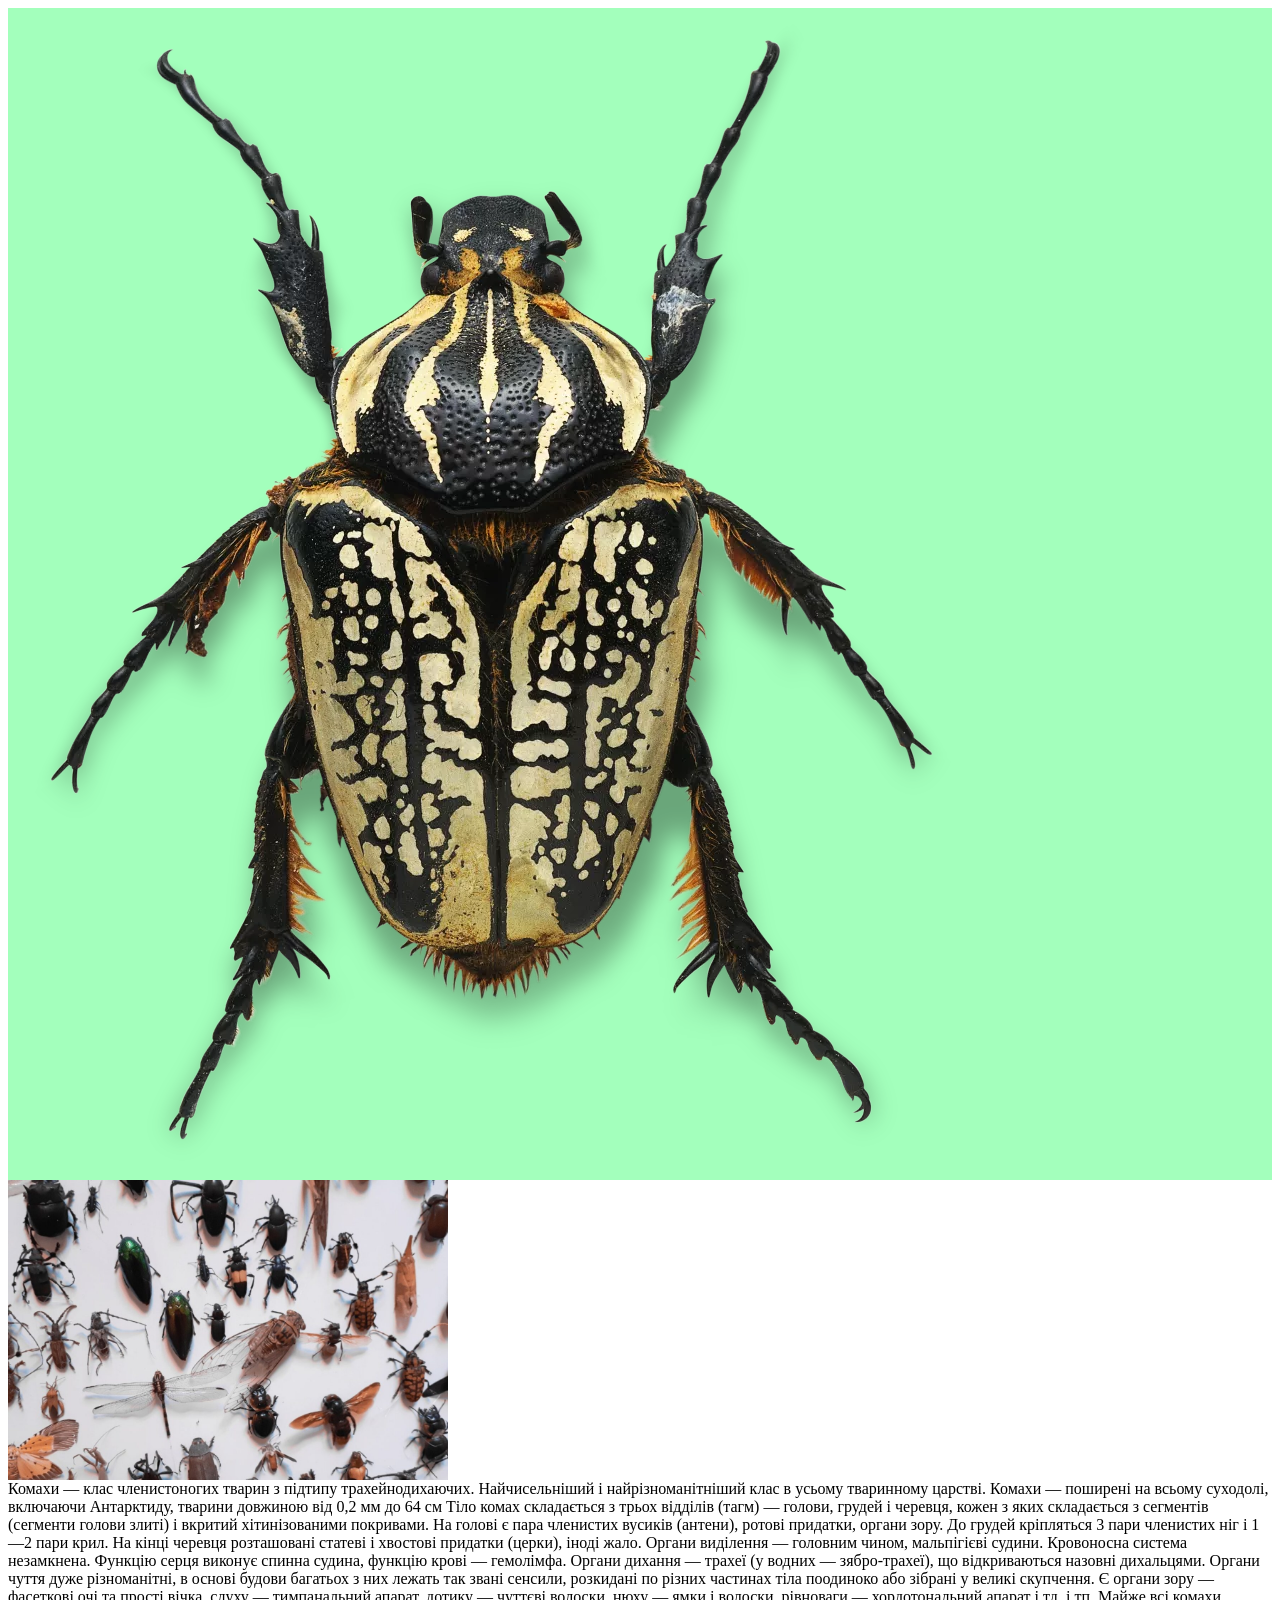
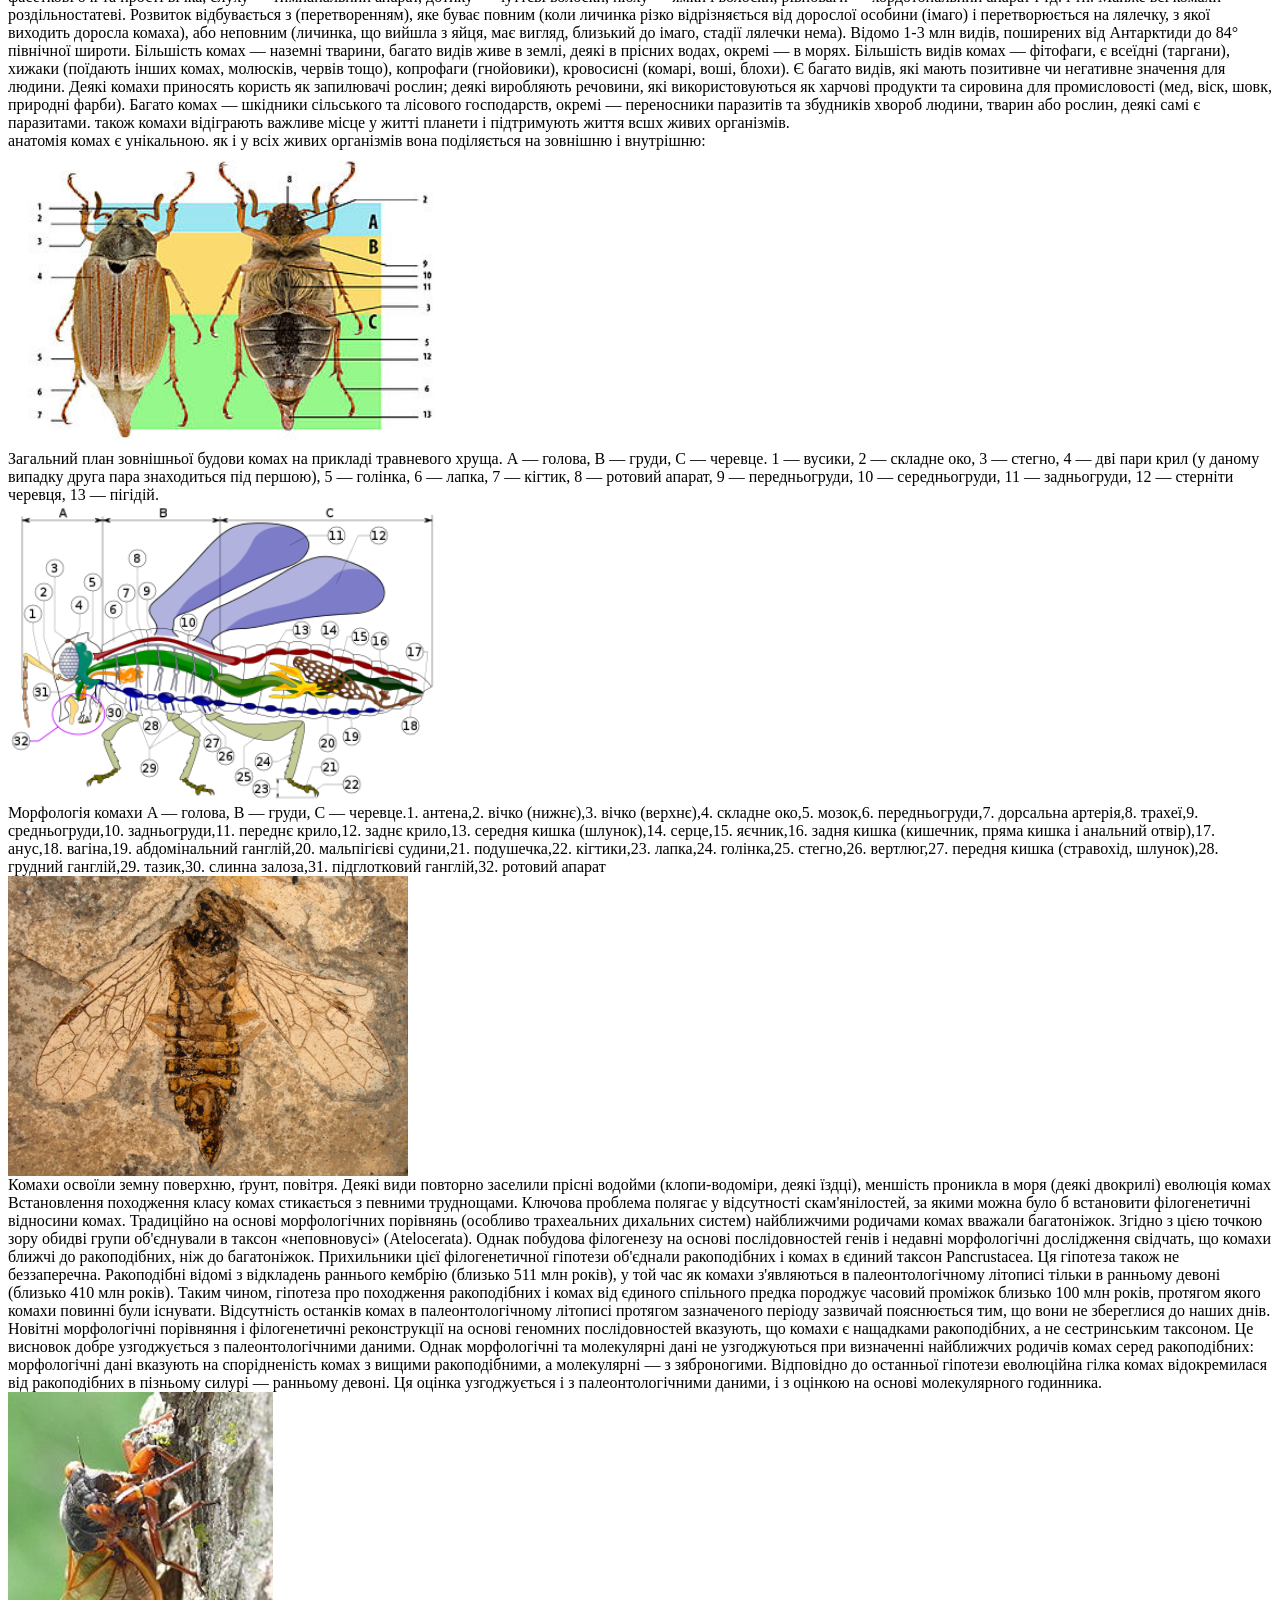
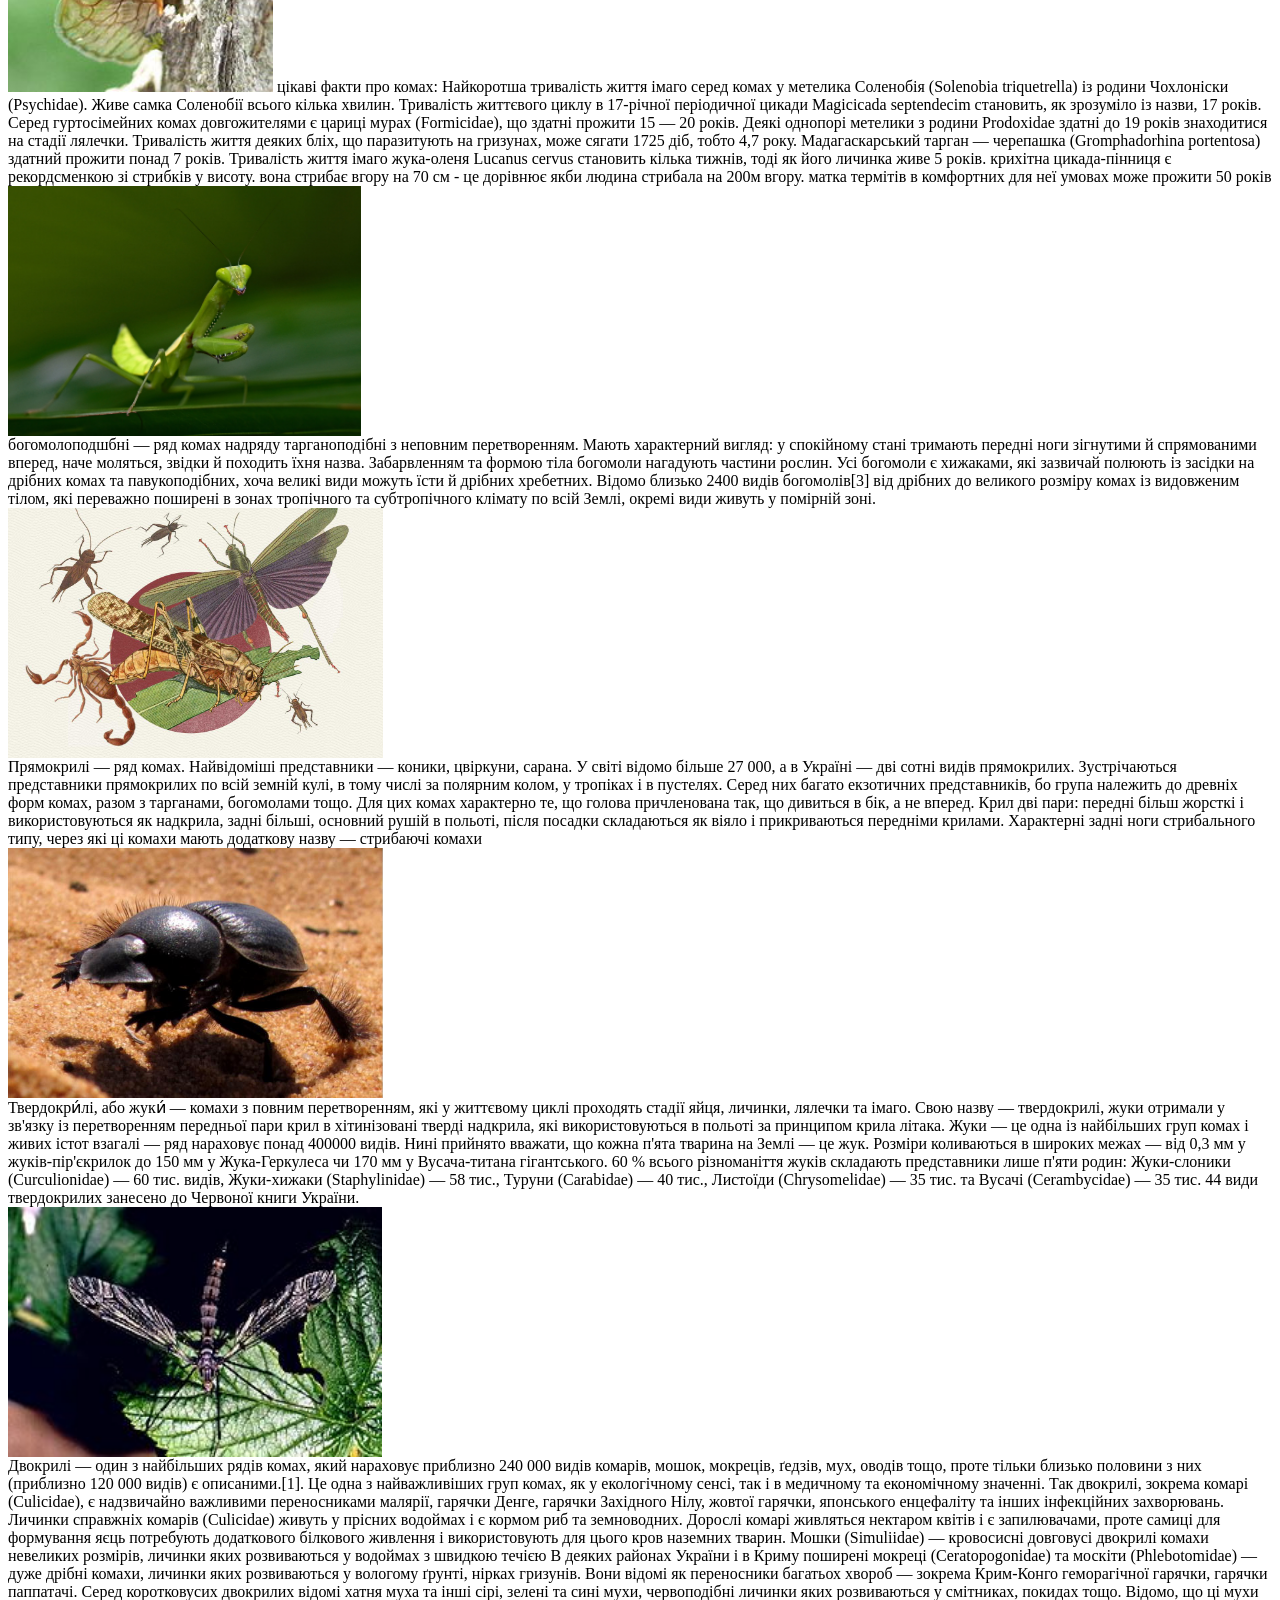
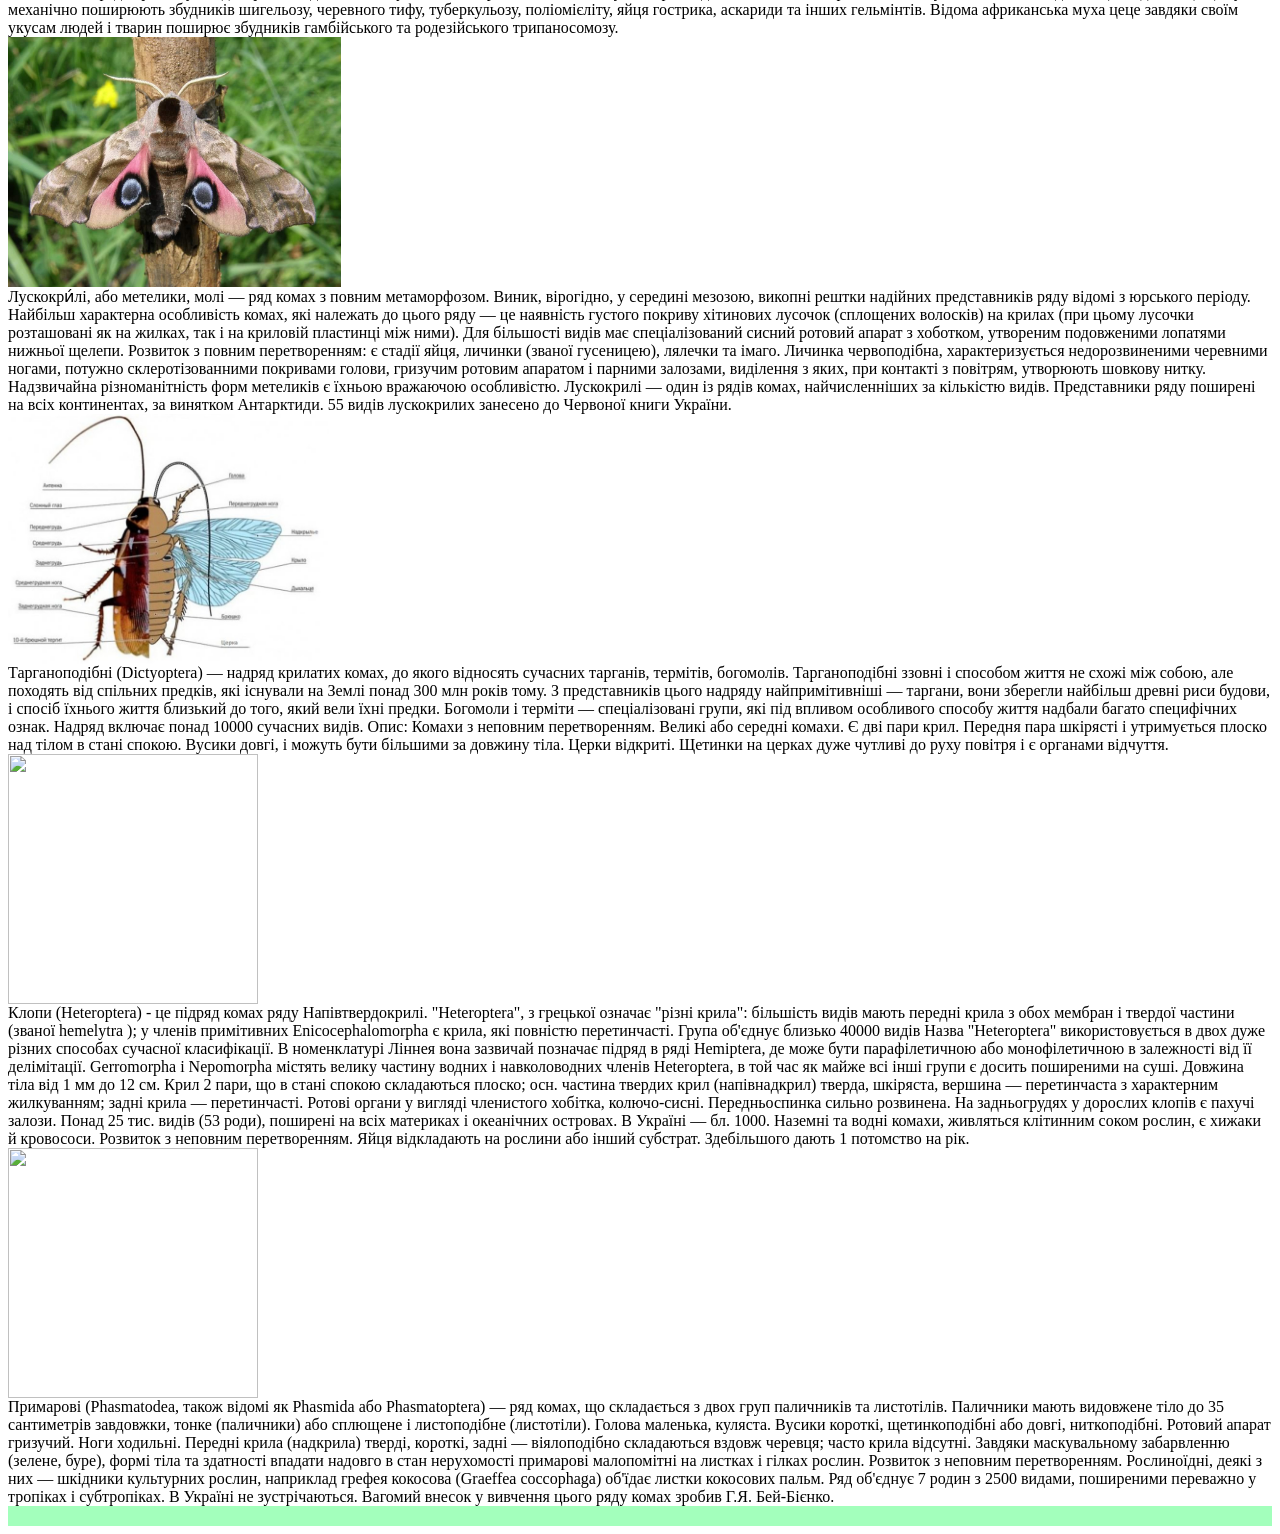
==== index.html @ 633eec84 "Update index.html" ====
<html>
<head>
 <link rel="icon" href="12.webp" type="image/x-icon">
		<link rel="stylesheet" href="style.css">
<title>
entomology
</title>
</head>
<body>
<header>
 <img src="12.webp">
</header>
<main>
<div>
<div class="post">
<img height=300 src="оьот.jpg">
<div>Комахи — клас членистоногих тварин з підтипу трахейнодихаючих. Найчисельніший і найрізноманітніший клас в усьому тваринному царстві. Комахи — поширені на всьому суходолі, включаючи Антарктиду, тварини довжиною від 0,2 мм до 64 см Тіло комах складається з трьох відділів (тагм) — голови, грудей і черевця, кожен з яких складається з сегментів (сегменти голови злиті) і вкритий хітинізованими покривами. На голові є пара членистих вусиків (антени), ротові придатки, органи зору. До грудей кріпляться 3 пари членистих ніг і 1—2 пари крил. На кінці черевця розташовані статеві і хвостові придатки (церки), іноді жало. Органи виділення — головним чином, мальпігієві судини. Кровоносна система незамкнена. Функцію серця виконує спинна судина, функцію крові — гемолімфа. Органи дихання — трахеї (у водних — зябро-трахеї), що відкриваються назовні дихальцями. Органи чуття дуже різноманітні, в основі будови багатьох з них лежать так звані сенсили, розкидані по різних частинах тіла поодиноко або зібрані у великі скупчення. Є органи зору — фасеткові очі та прості вічка, слуху — тимпанальний апарат, дотику — чуттєві волоски, нюху — ямки і волоски, рівноваги — хордотональний апарат і тд. і тп. Майже всі комахи роздільностатеві. Розвиток відбувається з (перетворенням), яке буває повним (коли личинка різко відрізняється від дорослої особини (імаго) і перетворюється на лялечку, з якої виходить доросла комаха), або неповним (личинка, що вийшла з яйця, має вигляд, близький до імаго, стадії лялечки нема).
Відомо 1-3 млн видів, поширених від Антарктиди до 84° північної широти. Більшість комах — наземні тварини, багато видів живе в землі, деякі в прісних водах, окремі — в морях. Більшість видів комах — фітофаги, є всеїдні (таргани), хижаки (поїдають інших комах, молюсків, червів тощо), копрофаги (гнойовики), кровосисні (комарі, воші, блохи).
Є багато видів, які мають позитивне чи негативне значення для людини. Деякі комахи приносять користь як запилювачі рослин; деякі виробляють речовини, які використовуються як харчові продукти та сировина для промисловості (мед, віск, шовк, природні фарби). Багато комах — шкідники сільського та лісового господарств, окремі — переносники паразитів та збудників хвороб людини, тварин або рослин, деякі самі є паразитами. також комахи відіграють важливе місце у житті планети і підтримують життя всшх живих організмів.
<div class="post">
<div>анатомія комах є унікальною. як і у всіх живих організмів вона поділяється на зовнішню і внутрішню:
<div class="post">
<img height=300 src="лллл.jpg">
<div>Загальний план зовнішньої будови комах на прикладі травневого хруща. А — голова, В — груди, С — черевце.
1 — вусики, 2 — складне око, 3 — стегно, 4 — дві пари крил (у даному випадку друга пара знаходиться під першою), 5 — голінка, 6 — лапка, 7 — кігтик, 8 — ротовий апарат, 9 — передньогруди, 10 — середньогруди, 11 — задньогруди, 12 — стерніти черевця, 13 — пігідій.
<div class="post">
<img height=300 src="jmn.png">
<div>Морфологія комахи
A — голова, B — груди, C — черевце.1. антена,2. вічко (нижнє),3. вічко (верхнє),4. складне око,5. мозок,6. передньогруди,7. дорсальна артерія,8. трахеї,9. средньогруди,10. задньогруди,11. переднє крило,12. заднє крило,13. середня кишка (шлунок),14. серце,15. яєчник,16. задня кишка (кишечник, пряма кишка і анальний отвір),17. анус,18. вагіна,19. абдомінальний ганглій,20. мальпігієві судини,21. подушечка,22. кігтики,23. лапка,24. голінка,25. стегно,26. вертлюг,27. передня кишка (стравохід, шлунок),28. грудний ганглій,29. тазик,30. слинна залоза,31. підглотковий ганглій,32. ротовий апарат
<div class="post">
<img height=300 src="123.jpg">
<div>Комахи освоїли земну поверхню, ґрунт, повітря. Деякі види повторно заселили прісні водойми (клопи-водоміри, деякі їздці), меншість проникла в моря (деякі двокрилі)
еволюція комах Встановлення походження класу комах стикається з певними труднощами. Ключова проблема полягає у відсутності скам'янілостей, за якими можна було б встановити філогенетичні відносини комах.
Традиційно на основі морфологічних порівнянь (особливо трахеальних дихальних систем) найближчими родичами комах вважали багатоніжок. Згідно з цією точкою зору обидві групи об'єднували в таксон «неповновусі» (Atelocerata).
Однак побудова філогенезу на основі послідовностей генів і недавні морфологічні дослідження свідчать, що комахи ближчі до ракоподібних, ніж до багатоніжок. Прихильники цієї філогенетичної гіпотези об'єднали ракоподібних і комах в єдиний таксон Pancrustacea. Ця гіпотеза також не беззаперечна. Ракоподібні відомі з відкладень раннього кембрію (близько 511 млн років), у той час як комахи з'являються в палеонтологічному літописі тільки в ранньому девоні (близько 410 млн років). Таким чином, гіпотеза про походження ракоподібних і комах від єдиного спільного предка породжує часовий проміжок близько 100 млн років, протягом якого комахи повинні були існувати. Відсутність останків комах в палеонтологічному літописі протягом зазначеного періоду зазвичай пояснюється тим, що вони не збереглися до наших днів. Новітні морфологічні порівняння і філогенетичні реконструкції на основі геномних послідовностей вказують, що комахи є нащадками ракоподібних, а не сестринським таксоном. Це висновок добре узгоджується з палеонтологічними даними. Однак морфологічні та молекулярні дані не узгоджуються при визначенні найближчих родичів комах серед ракоподібних: морфологічні дані вказують на спорідненість комах з вищими ракоподібними, а молекулярні — з зяброногими. Відповідно до останньої гіпотези еволюційна гілка комах відокремилася від ракоподібних в пізньому силурі — ранньому девоні. Ця оцінка узгоджується і з палеонтологічними даними, і з оцінкою на основі молекулярного годинника.
<div class="post">
<img height=300 src="jjjj.jfif">
цікаві факти про комах:
Найкоротша тривалість життя імаго серед комах у метелика Соленобія (Solenobia triquetrella) із родини Чохлоніски (Psychidae). Живе самка Соленобії всього кілька хвилин.
Тривалість життєвого циклу в 17-річної періодичної цикади Magicicada septendecim становить, як зрозуміло із назви, 17 років.
Серед гуртосімейних комах довгожителями є цариці мурах (Formicidae), що здатні прожити 15 — 20 років.
Деякі однопорі метелики з родини Prodoxidae здатні до 19 років знаходитися на стадії лялечки.
Тривалість життя деяких бліх, що паразитують на гризунах, може сягати 1725 діб, тобто 4,7 року.
Мадагаскарський тарган — черепашка (Gromphadorhina portentosa) здатний прожити понад 7 років.
Тривалість життя імаго жука-оленя Lucanus cervus становить кілька тижнів, тоді як його личинка живе 5 років.
крихітна цикада-пінниця є рекордсменкою зі стрибків у висоту. вона стрибає вгору на 70 см - це дорівнює якби людина стрибала на 200м вгору.
матка термітів в комфортних для неї умовах може прожити 50 років

<img height=250 src="o.webp">
 <div>богомолоподшбні — ряд комах надряду тарганоподібні з неповним перетворенням. Мають характерний вигляд: у спокійному стані тримають передні ноги зігнутими й спрямованими вперед, наче моляться, звідки й походить їхня назва. Забарвленням та формою тіла богомоли нагадують частини рослин. Усі богомоли є хижаками, які зазвичай полюють із засідки на дрібних комах  та павукоподібних, хоча великі види можуть їсти й дрібних хребетних. Відомо близько 2400 видів богомолів[3] від дрібних до великого розміру комах із видовженим тілом, які переважно поширені в зонах тропічного та субтропічного клімату по всій Землі, окремі види живуть у помірній зоні.
<div class="post">
<img height=250 src="jk.jpg"> 
<div>Прямокрилі — ряд комах. Найвідоміші представники — коники, цвіркуни, сарана.
У світі відомо більше 27 000, а в Україні — дві сотні видів прямокрилих. Зустрічаються представники прямокрилих по всій земній кулі, в тому числі за полярним колом, у тропіках і в пустелях. Серед них багато екзотичних представників, бо група належить до древніх форм комах, разом з тарганами, богомолами тощо. Для цих комах характерно те, що голова причленована так, що дивиться в бік, а не вперед. Крил дві пари: передні більш жорсткі і використовуються як надкрила, задні більші, основний рушій в польоті, після посадки складаються як віяло і прикриваються передніми крилами. Характерні задні ноги стрибального типу, через які ці комахи мають додаткову назву — стрибаючі комахи
<div class="post">
<img height=250 src="bjhh.png">
<div> Твердокри́лі, або жуки́  — комахи з повним перетворенням, які у життєвому циклі проходять стадії яйця, личинки, лялечки та імаго. Свою назву — твердокрилі, жуки отримали у зв'язку із перетворенням передньої пари крил в хітинізовані тверді надкрила, які використовуються в польоті за принципом крила літака. Жуки — це одна із найбільших груп комах і живих істот взагалі — ряд нараховує понад 400000 видів. Нині прийнято вважати, що кожна п'ята тварина на Землі — це жук. Розміри коливаються в широких межах — від 0,3 мм у жуків-пір'єкрилок до 150 мм у Жука-Геркулеса чи 170 мм у Вусача-титана гігантського.
60 % всього різноманіття жуків складають представники лише п'яти родин: Жуки-слоники (Curculionidae) — 60 тис. видів, Жуки-хижаки (Staphylinidae) — 58 тис., Туруни (Carabidae) — 40 тис., Листоїди (Chrysomelidae) — 35 тис. та Вусачі (Cerambycidae) — 35 тис. 44 види твердокрилих занесено до Червоної книги України.
<div class="post">
<img height=250 src="f.jpg">
<div>Двокрилі  — один з найбільших рядів комах, який нараховує приблизно 240 000 видів комарів, мошок, мокреців, ґедзів, мух, оводів тощо, проте тільки близько половини з них (приблизно 120 000 видів) є описаними.[1]. Це одна з найважливіших груп комах, як у екологічному сенсі, так і в медичному та економічному значенні. Так двокрилі, зокрема комарі (Culicidae), є надзвичайно важливими переносниками малярії, гарячки Денге, гарячки Західного Нілу, жовтої гарячки, японського енцефаліту та інших інфекційних захворювань.
Личинки справжніх комарів (Culicidae) живуть у прісних водоймах і є кормом риб та земноводних. Дорослі комарі живляться нектаром квітів і є запилювачами, проте самиці для формування яєць потребують додаткового білкового живлення і використовують для цього кров наземних тварин.
Мошки (Simuliidae) — кровосисні довговусі двокрилі комахи невеликих розмірів, личинки яких розвиваються у водоймах з швидкою течією
В деяких районах України і в Криму поширені мокреці (Ceratopogonidae) та москіти (Phlebotomidae) — дуже дрібні комахи, личинки яких розвиваються у вологому ґрунті, нірках гризунів. Вони відомі як переносники багатьох хвороб — зокрема Крим-Конго геморагічної гарячки, гарячки паппатачі.
Серед коротковусих двокрилих відомі хатня муха та інші сірі, зелені та сині мухи, червоподібні личинки яких розвиваються у смітниках, покидах тощо. Відомо, що ці мухи механічно поширюють збудників шигельозу, черевного тифу, туберкульозу, поліомієліту, яйця гострика, аскариди та інших гельмінтів. Відома африканська муха цеце завдяки своїм укусам людей і тварин поширює збудників гамбійського та родезійського трипаносомозу.
<div class="post">
<img height=250 src="ппра.jpg">
<div>Лускокри́лі, або метелики, молі  — ряд комах з повним метаморфозом. Виник, вірогідно, у середині мезозою, викопні рештки надійних представників ряду відомі з юрського періоду. Найбільш характерна особливість комах, які належать до цього ряду — це наявність густого покриву хітинових лусочок (сплощених волосків) на крилах (при цьому лусочки розташовані як на жилках, так і на криловій пластинці між ними). Для більшості видів має спеціалізований сисний ротовий апарат з хоботком, утвореним подовженими лопатями нижньої щелепи.
Розвиток з повним перетворенням: є стадії яйця, личинки (званої гусеницею), лялечки та імаго. Личинка червоподібна, характеризується недорозвиненими черевними ногами, потужно склеротізованними покривами голови, гризучим ротовим апаратом і парними залозами, виділення з яких, при контакті з повітрям, утворюють шовкову нитку.
Надзвичайна різноманітність форм метеликів є їхньою вражаючою особливістю. Лускокрилі — один із рядів комах, найчисленніших за кількістю видів. Представники ряду поширені на всіх континентах, за винятком Антарктиди. 55 видів лускокрилих занесено до Червоної книги України.
<div class="post">
<img height=250 src="уууу.jpg">
<div>Тарганоподібні (Dictyoptera) — надряд крилатих комах, до якого відносять сучасних тарганів, термітів, богомолів. Тарганоподібні ззовні і способом життя не схожі між собою, але походять від спільних предків, які існували на Землі понад 300 млн років тому. З представників цього надряду найпримітивніші — таргани, вони зберегли найбільш древні риси будови, і спосіб їхнього життя близький до того, який вели їхні предки. Богомоли і терміти — спеціалізовані групи, які під впливом особливого способу життя надбали багато специфічних ознак. Надряд включає понад 10000 сучасних видів.
Опис:
Комахи з неповним перетворенням. Великі або середні комахи. Є дві пари крил. Передня пара шкірясті і утримується плоско над тілом в стані спокою. Вусики довгі, і можуть бути більшими за довжину тіла.
Церки відкриті. Щетинки на церках дуже чутливі до руху повітря і є органами відчуття.
<div class="post">
<img height=250 src="klop.jpg">
<div>Клопи (Heteroptera) - це підряд комах ряду Напівтвердокрилі. "Heteroptera", з грецької означає "різні крила": більшість видів мають передні крила з обох мембран і твердої частини (званої hemelytra ); у членів примітивних Enicocephalomorpha є крила, які повністю перетинчасті. Група об'єднує близько 40000 видів
Назва "Heteroptera" використовується в двох дуже різних способах сучасної класифікації. В номенклатурі Ліннея вона зазвичай позначає підряд в ряді Hemiptera, де може бути парафілетичною або монофілетичною в залежності від її делімітації. Gerromorpha і Nepomorpha містять велику частину водних і навколоводних членів Heteroptera, в той час як майже всі інші групи є досить поширеними на суші.
Довжина тіла від 1 мм до 12 см. Крил 2 пари, що в стані спокою складаються плоско; осн. частина твердих крил (напівнадкрил) тверда, шкіряста, вершина — перетинчаста з характерним жилкуванням; задні крила — перетинчасті. Ротові органи у вигляді членистого хобітка, колючо-сисні. Передньоспинка сильно розвинена. На задньогрудях у дорослих клопів є пахучі залози. Понад 25 тис. видів (53 роди), поширені на всіх материках і океанічних островах. В Україні — бл. 1000. Наземні та водні комахи, живляться клітинним соком рослин, є хижаки й кровососи.
Розвиток з неповним перетворенням. Яйця відкладають на рослини або інший субстрат. Здебільшого дають 1 потомство на рік.
<div class="post">
<img height=250 src=шшш.jpg">
<div>Примарові (Phasmatodea, також відомі як Phasmida або Phasmatoptera) — ряд комах, що складається з двох груп паличників та листотілів.
Паличники мають видовжене тіло до 35 сантиметрів завдовжки, тонке (паличники) або сплющене і листоподібне (листотіли). Голова маленька, куляста. Вусики короткі, щетинкоподібні або довгі, ниткоподібні. Ротовий апарат гризучий. Ноги ходильні. Передні крила (надкрила) тверді, короткі, задні — віялоподібно складаються вздовж черевця; часто крила відсутні. Завдяки маскувальному забарвленню (зелене, буре), формі тіла та здатності впадати надовго в стан нерухомості примарові малопомітні на листках і гілках рослин. Розвиток з неповним перетворенням. Рослиноїдні, деякі з них — шкідники культурних рослин, наприклад грефея кокосова (Graeffea coccophaga) об'їдає листки кокосових пальм. Ряд об'єднує 7 родин з 2500 видами, поширеними переважно у тропіках і субтропіках. В Україні не зустрічаються.
Вагомий внесок у вивчення цього ряду комах зробив Г.Я. Бей-Бієнко.
</div>
</div>
</div>
</div>
</div>
</div>
</div>
</div>
</div>
</div>
</div>
</div>
</div>
</div>
</div>
</div>
</div>
</div>
</div>
</div>
</div>
</div>
</div>
</div>
</div>
</div>
</div>
</div>
</main>
<footer>
</footer>
</body>
</html>
---- style.css ----
header, footer {
  background-color: #a3ffbc;
  padding: 10px;
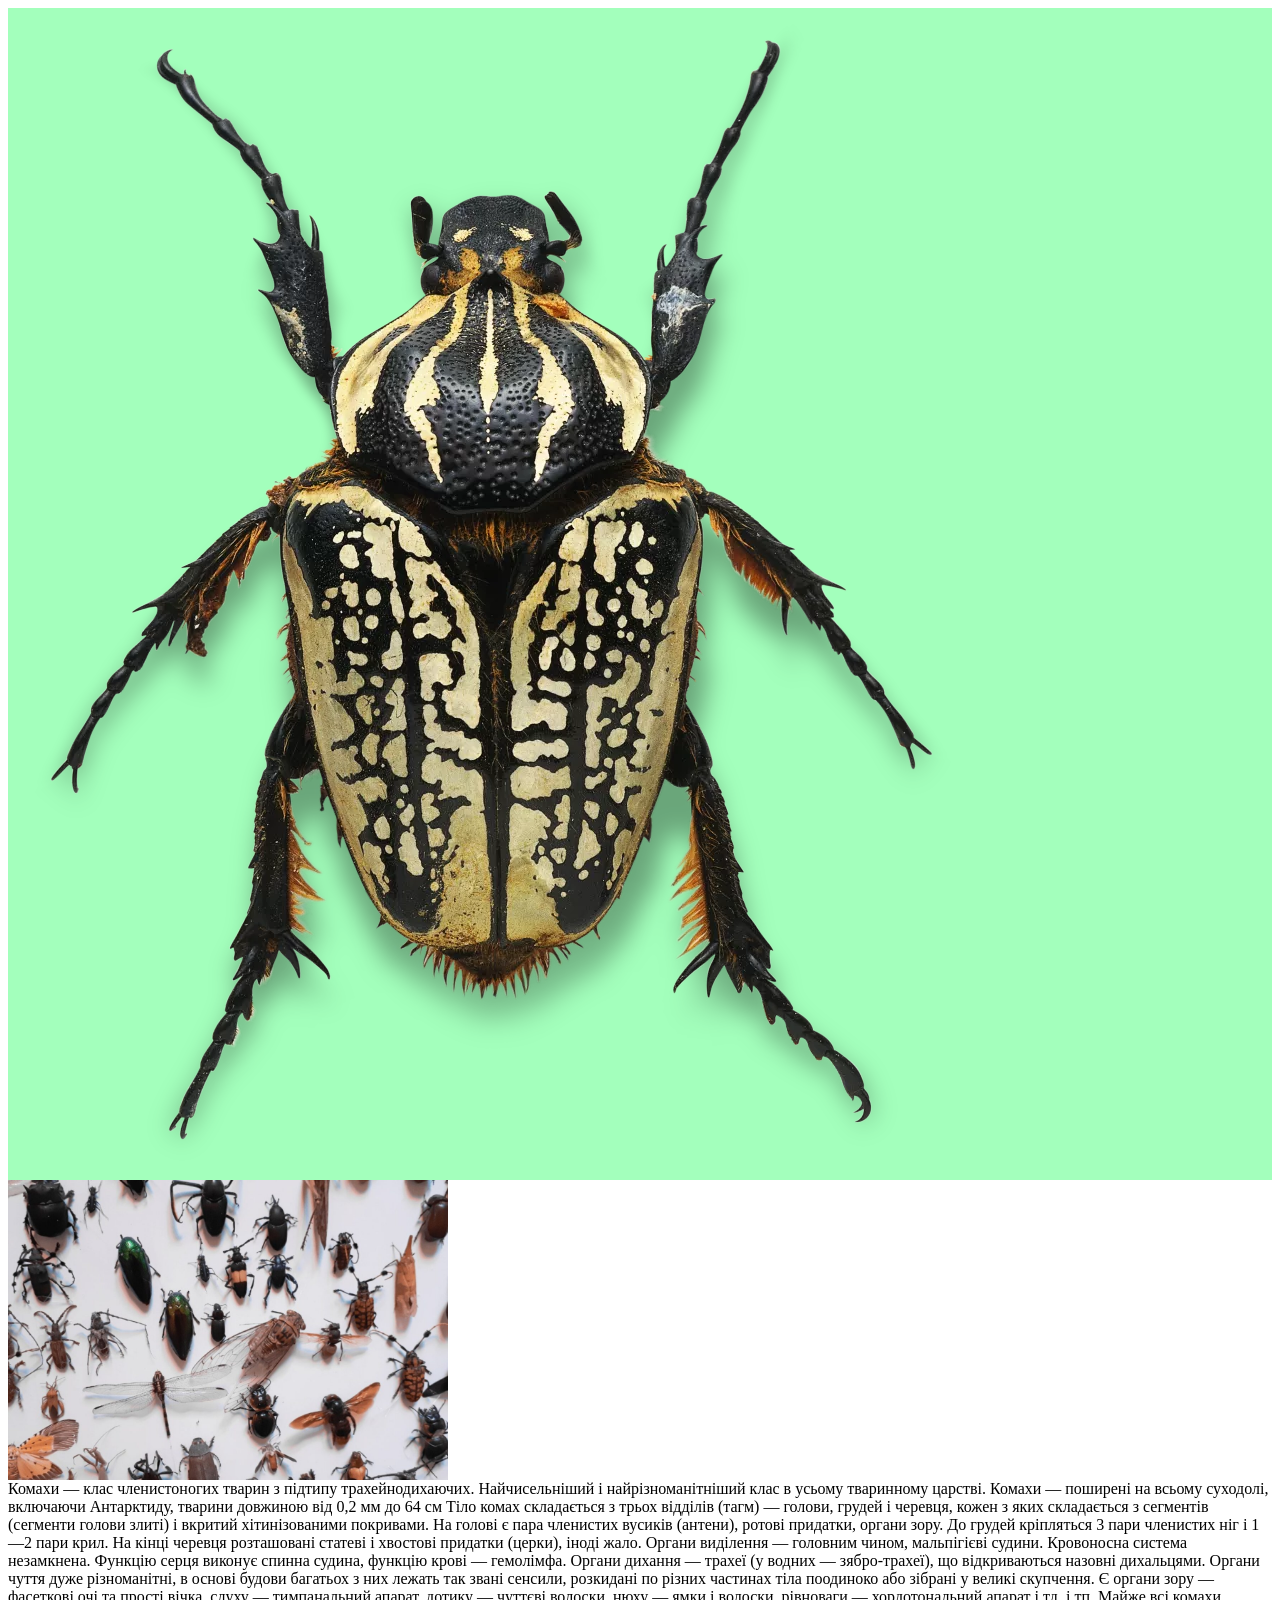
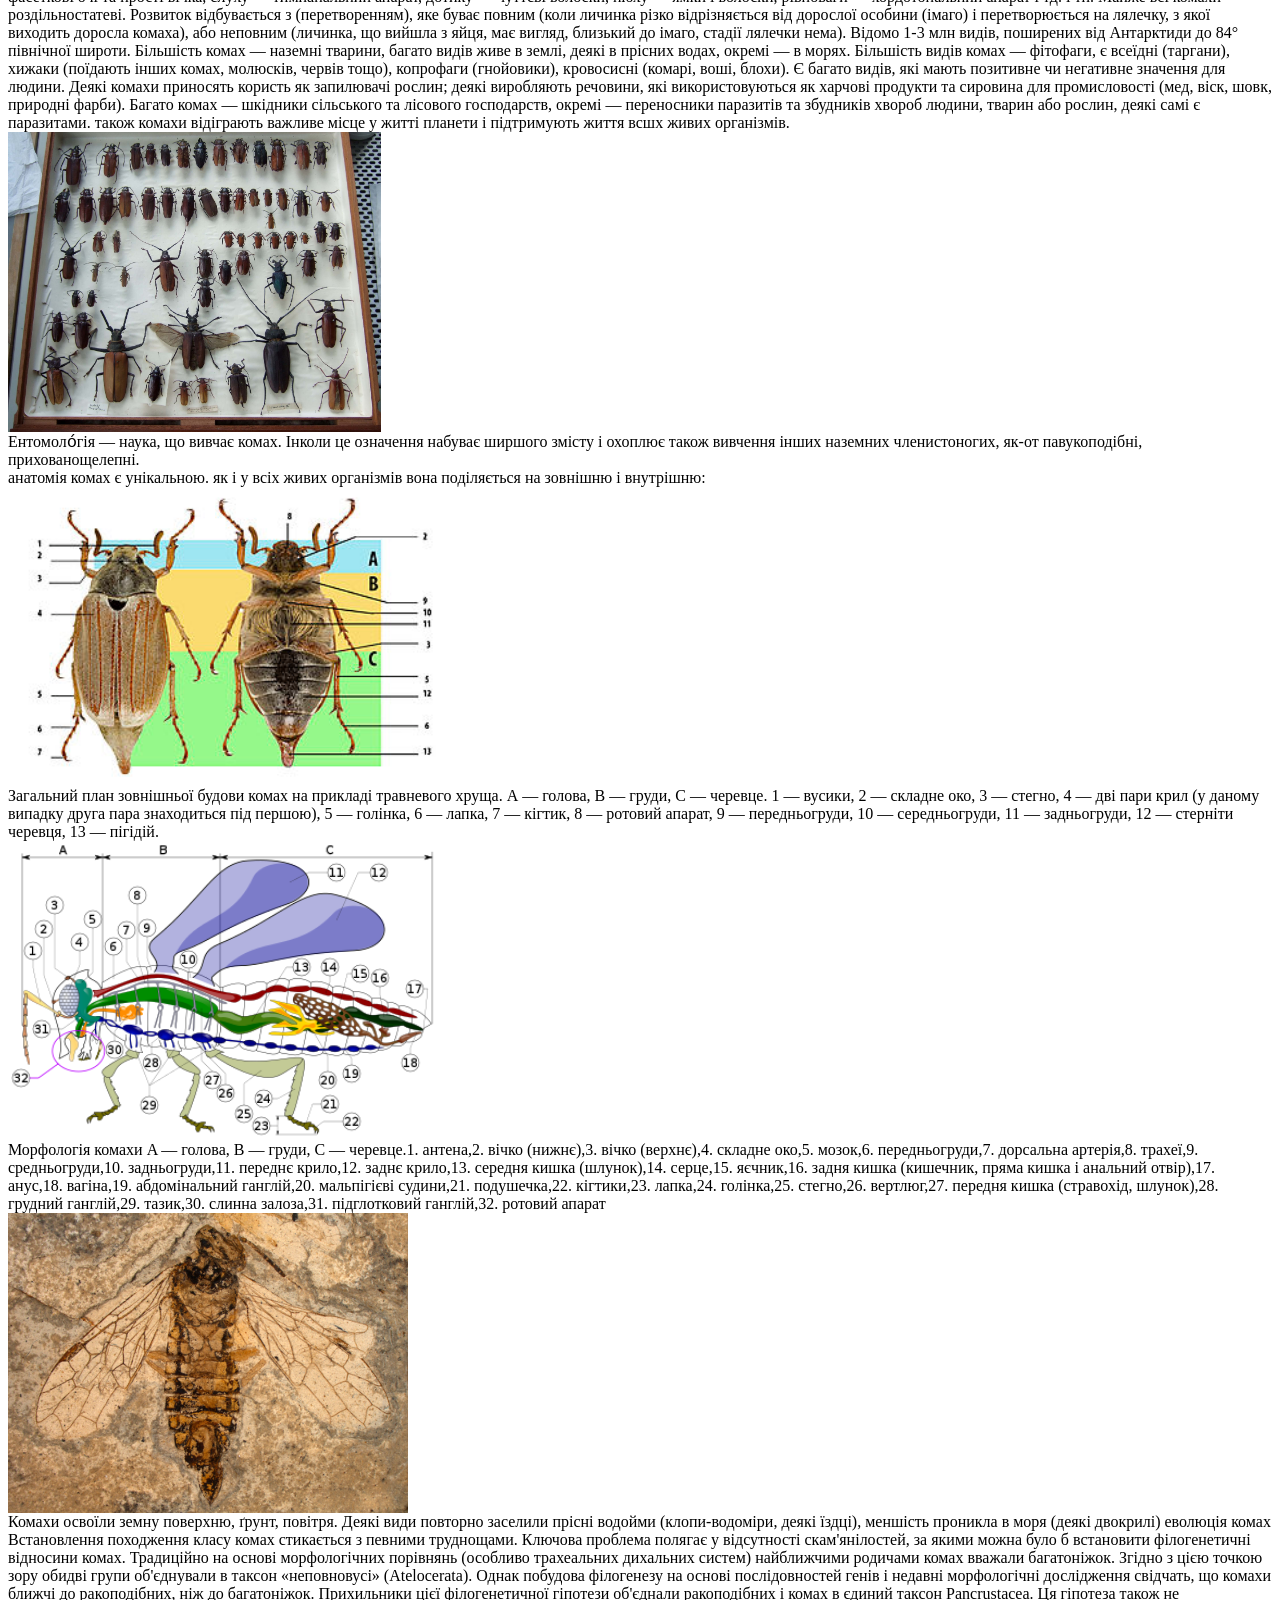
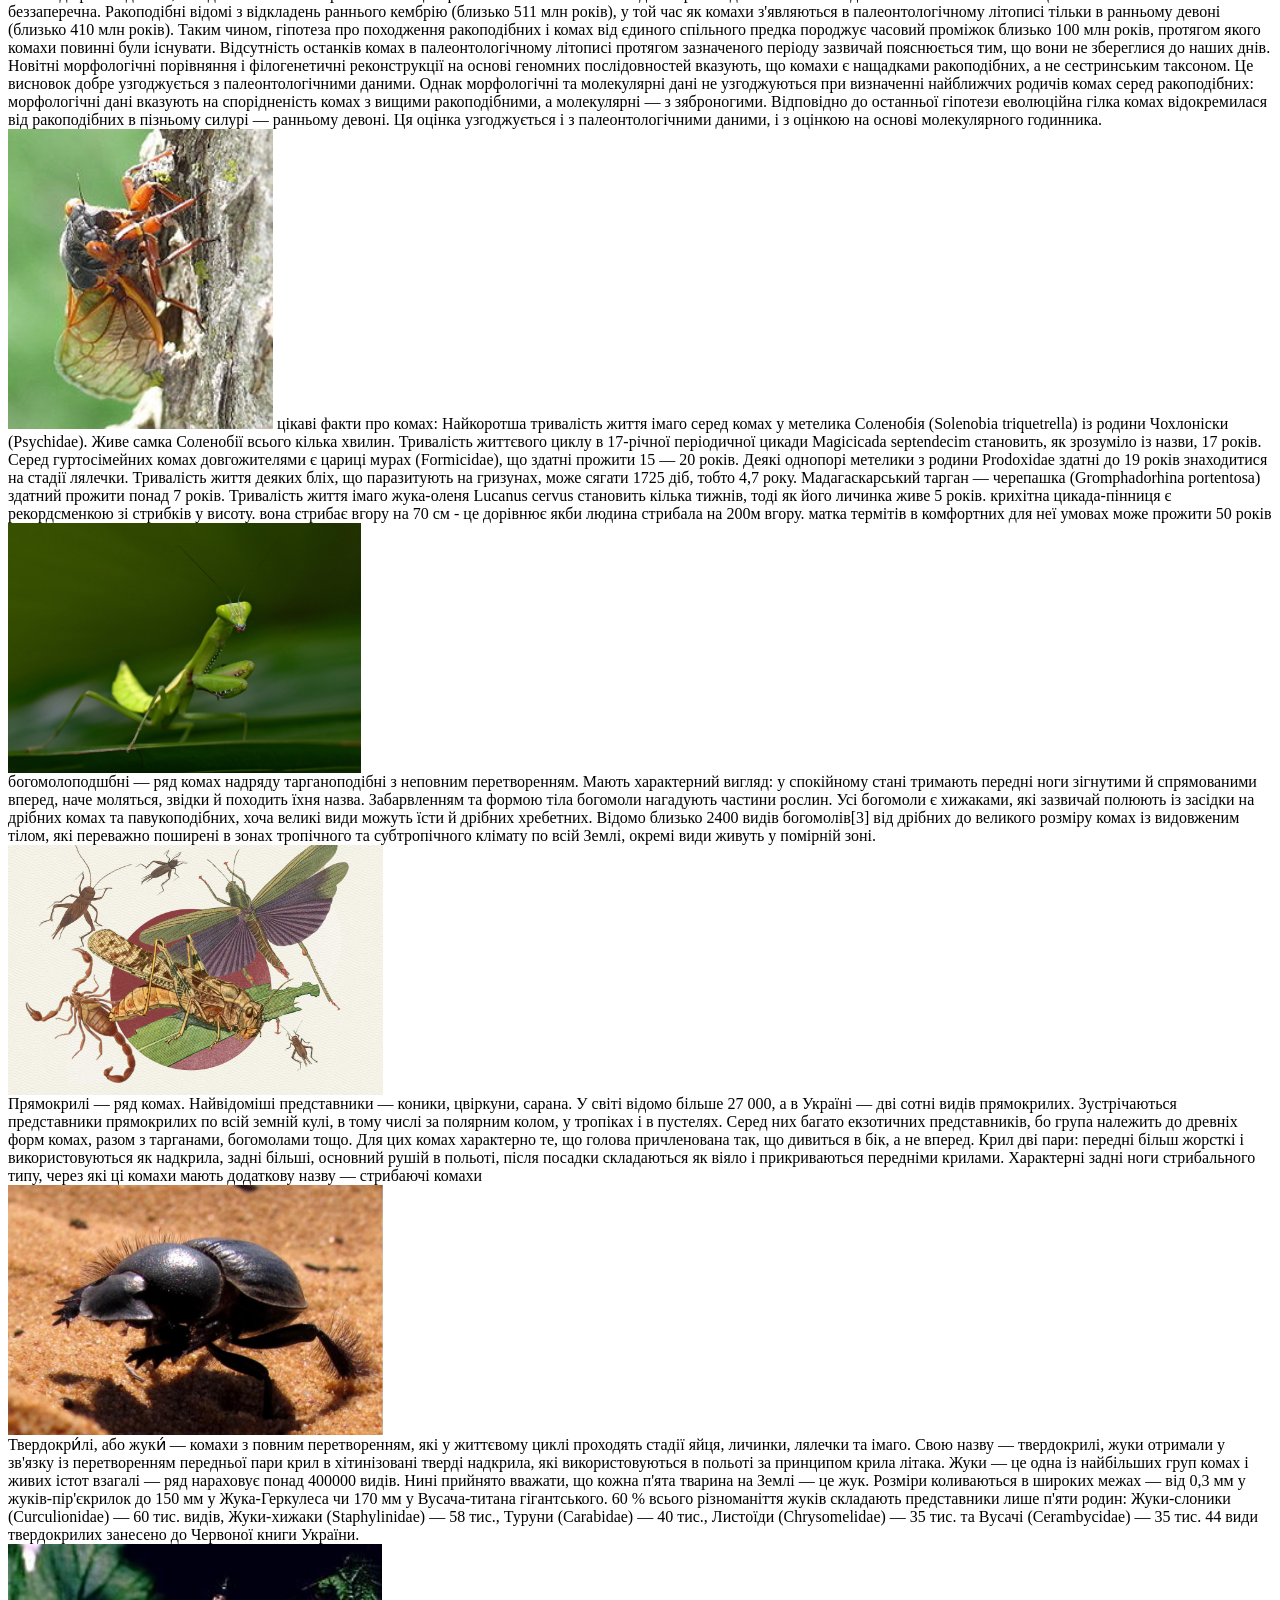
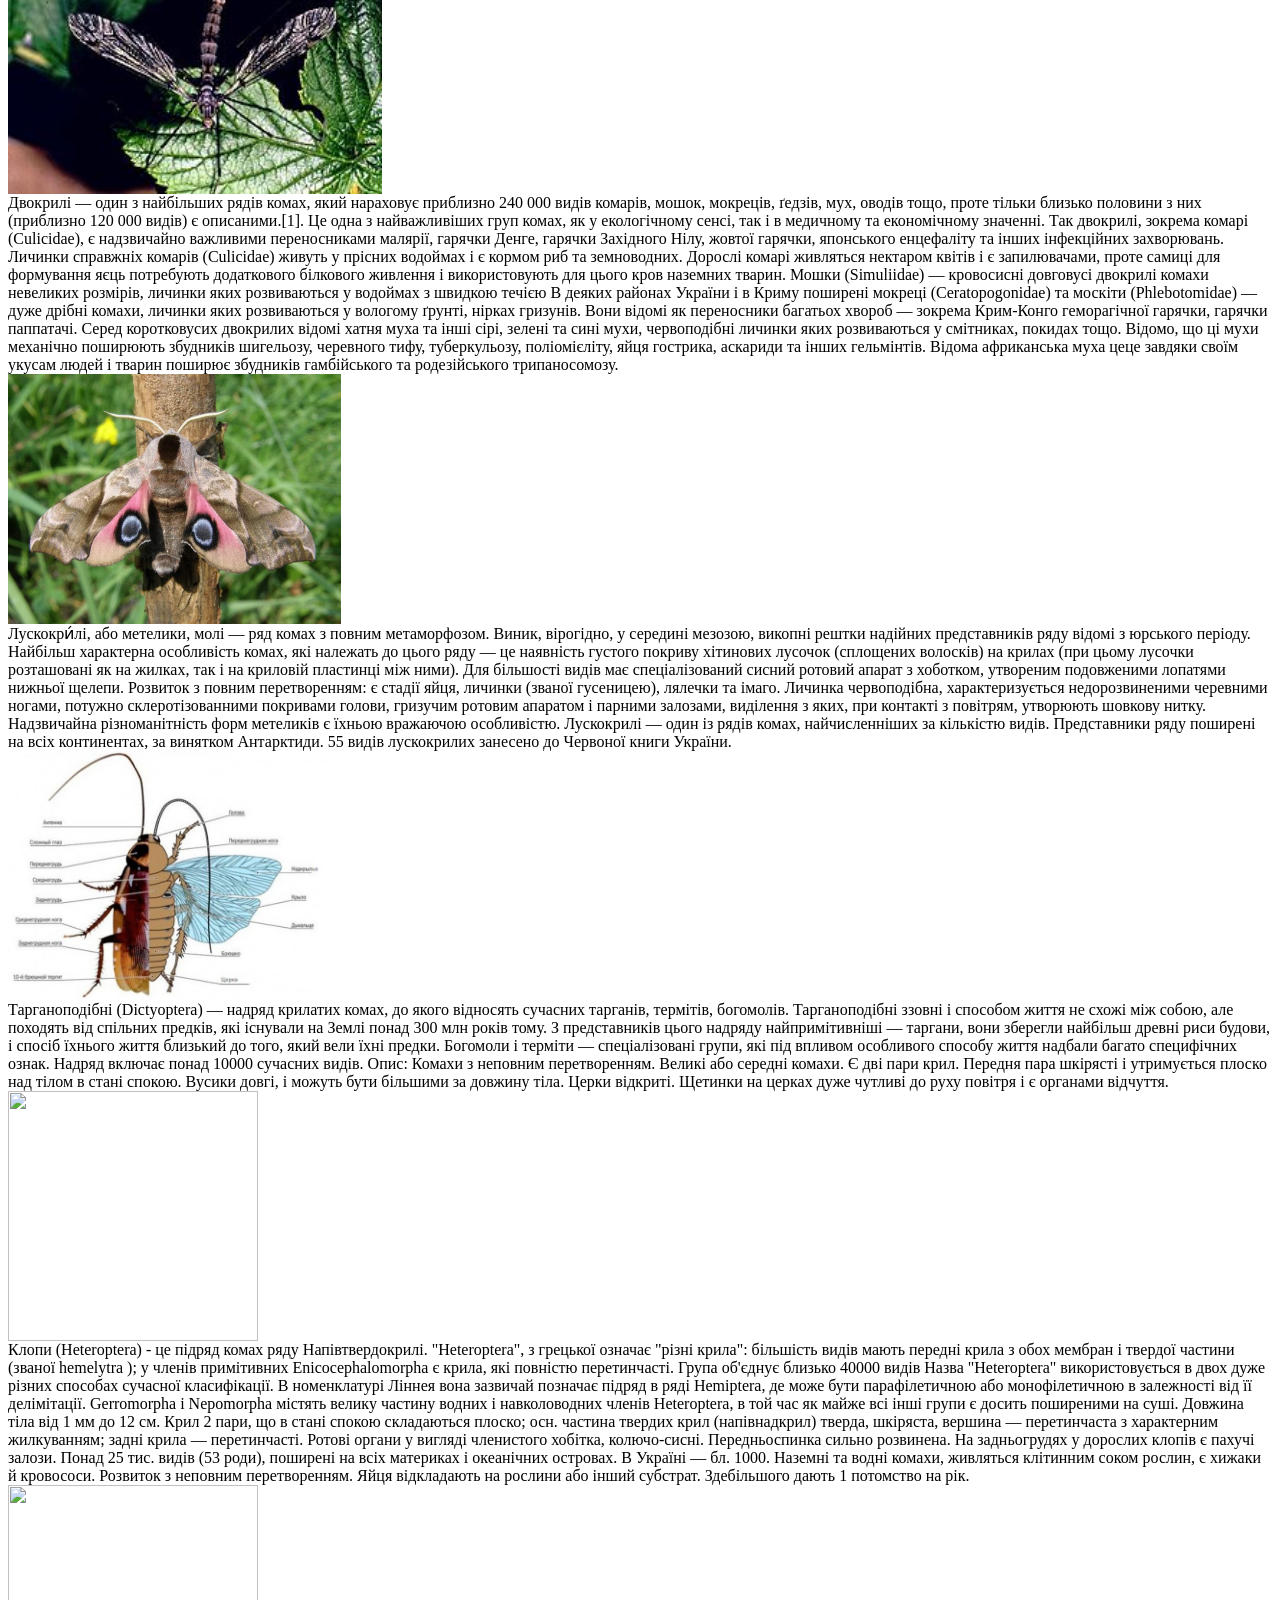
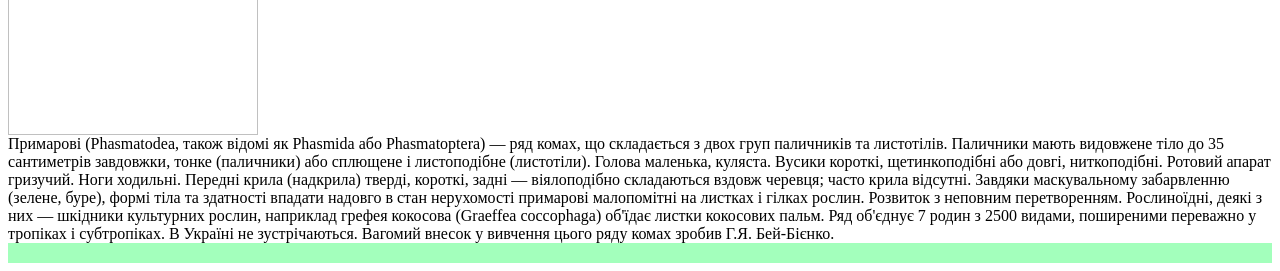
==== commit 6695a3ea: "Update index.html" ====
--- a/index.html
+++ b/index.html
@@ -17,6 +17,9 @@
 <div>Комахи — клас членистоногих тварин з підтипу трахейнодихаючих. Найчисельніший і найрізноманітніший клас в усьому тваринному царстві. Комахи — поширені на всьому суходолі, включаючи Антарктиду, тварини довжиною від 0,2 мм до 64 см Тіло комах складається з трьох відділів (тагм) — голови, грудей і черевця, кожен з яких складається з сегментів (сегменти голови злиті) і вкритий хітинізованими покривами. На голові є пара членистих вусиків (антени), ротові придатки, органи зору. До грудей кріпляться 3 пари членистих ніг і 1—2 пари крил. На кінці черевця розташовані статеві і хвостові придатки (церки), іноді жало. Органи виділення — головним чином, мальпігієві судини. Кровоносна система незамкнена. Функцію серця виконує спинна судина, функцію крові — гемолімфа. Органи дихання — трахеї (у водних — зябро-трахеї), що відкриваються назовні дихальцями. Органи чуття дуже різноманітні, в основі будови багатьох з них лежать так звані сенсили, розкидані по різних частинах тіла поодиноко або зібрані у великі скупчення. Є органи зору — фасеткові очі та прості вічка, слуху — тимпанальний апарат, дотику — чуттєві волоски, нюху — ямки і волоски, рівноваги — хордотональний апарат і тд. і тп. Майже всі комахи роздільностатеві. Розвиток відбувається з (перетворенням), яке буває повним (коли личинка різко відрізняється від дорослої особини (імаго) і перетворюється на лялечку, з якої виходить доросла комаха), або неповним (личинка, що вийшла з яйця, має вигляд, близький до імаго, стадії лялечки нема).
 Відомо 1-3 млн видів, поширених від Антарктиди до 84° північної широти. Більшість комах — наземні тварини, багато видів живе в землі, деякі в прісних водах, окремі — в морях. Більшість видів комах — фітофаги, є всеїдні (таргани), хижаки (поїдають інших комах, молюсків, червів тощо), копрофаги (гнойовики), кровосисні (комарі, воші, блохи).
 Є багато видів, які мають позитивне чи негативне значення для людини. Деякі комахи приносять користь як запилювачі рослин; деякі виробляють речовини, які використовуються як харчові продукти та сировина для промисловості (мед, віск, шовк, природні фарби). Багато комах — шкідники сільського та лісового господарств, окремі — переносники паразитів та збудників хвороб людини, тварин або рослин, деякі самі є паразитами. також комахи відіграють важливе місце у житті планети і підтримують життя всшх живих організмів.
+<div class="post">
+<img height=300 src="ттт.jpg">
+<div>Ентомоло́гія — наука, що вивчає комах. Інколи це означення набуває ширшого змісту і охоплює також вивчення інших наземних членистоногих, як-от павукоподібні, прихованощелепні.
 <div class="post">
 <div>анатомія комах є унікальною. як і у всіх живих організмів вона поділяється на зовнішню і внутрішню:
 <div class="post">
@@ -113,6 +116,9 @@
 </div>
 </div>
 </div>
+</div>
+</div>
+</div>
 </main>
 <footer>
 </footer>
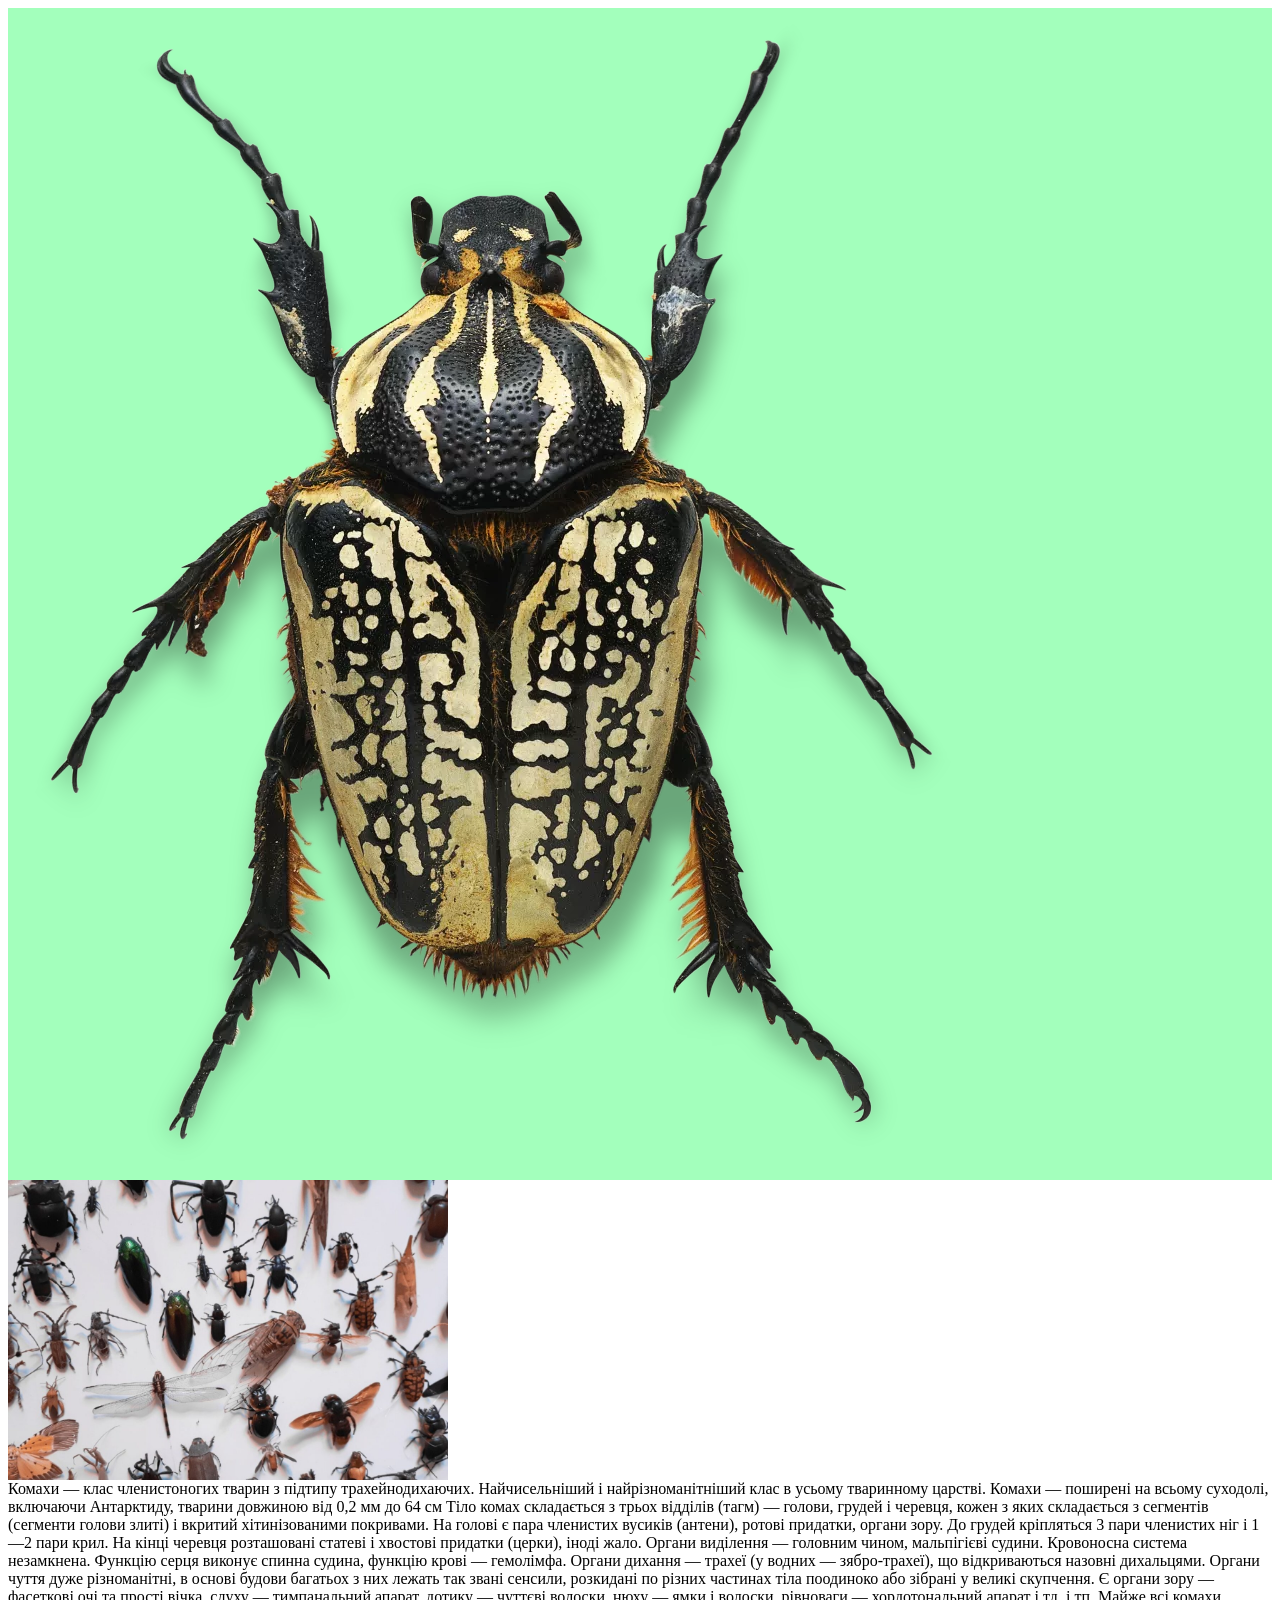
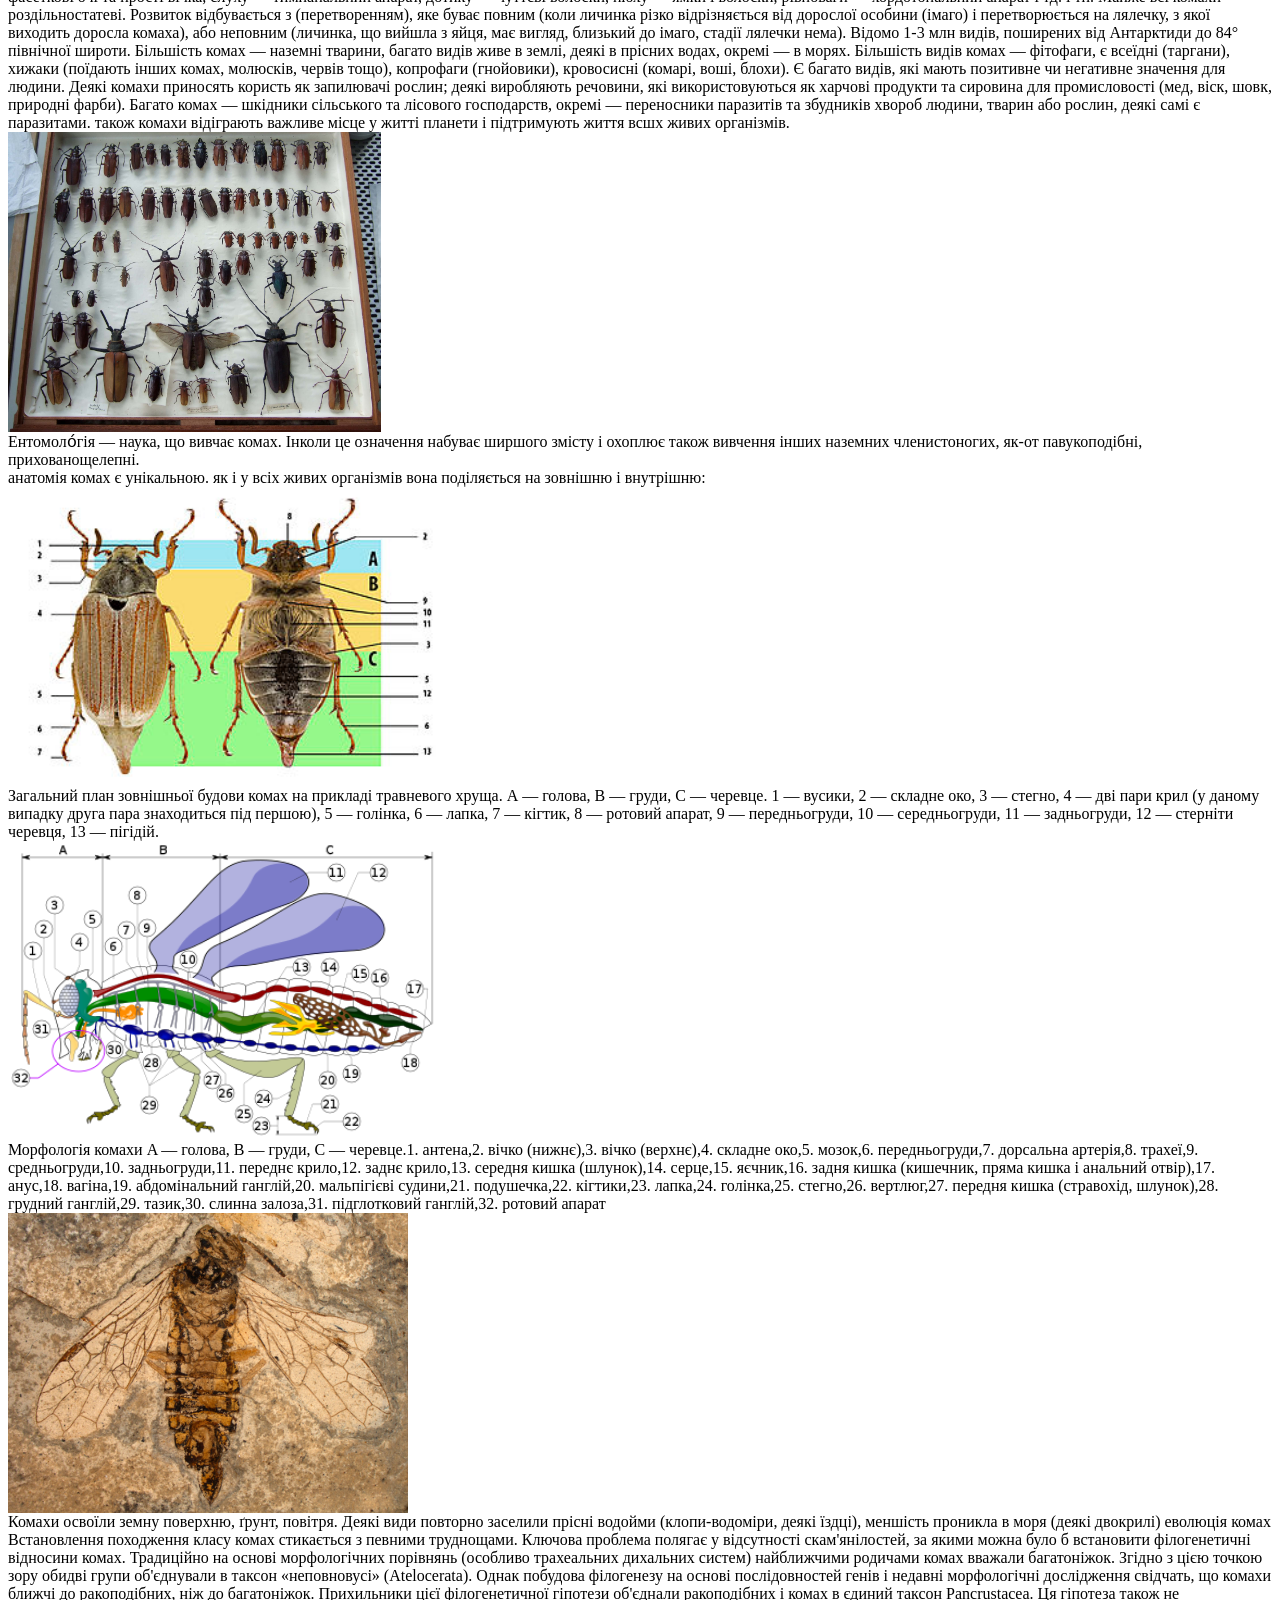
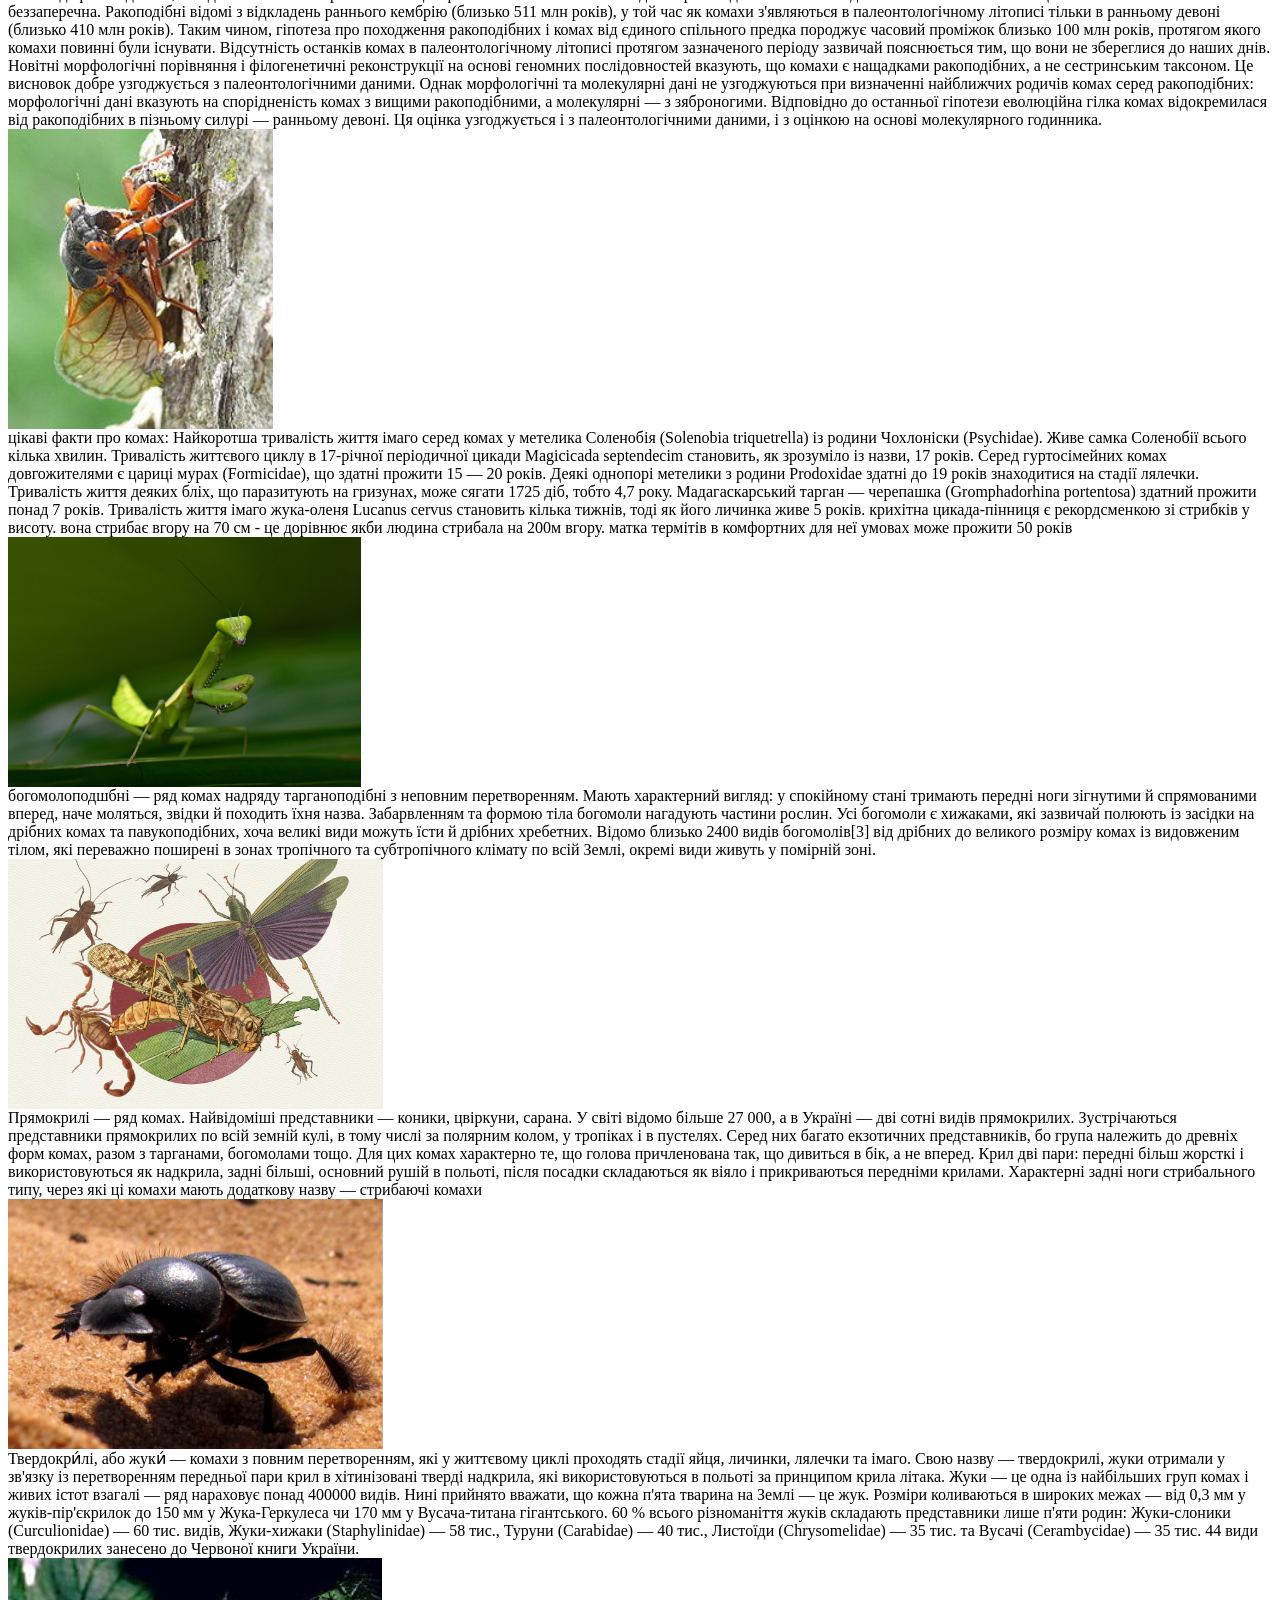
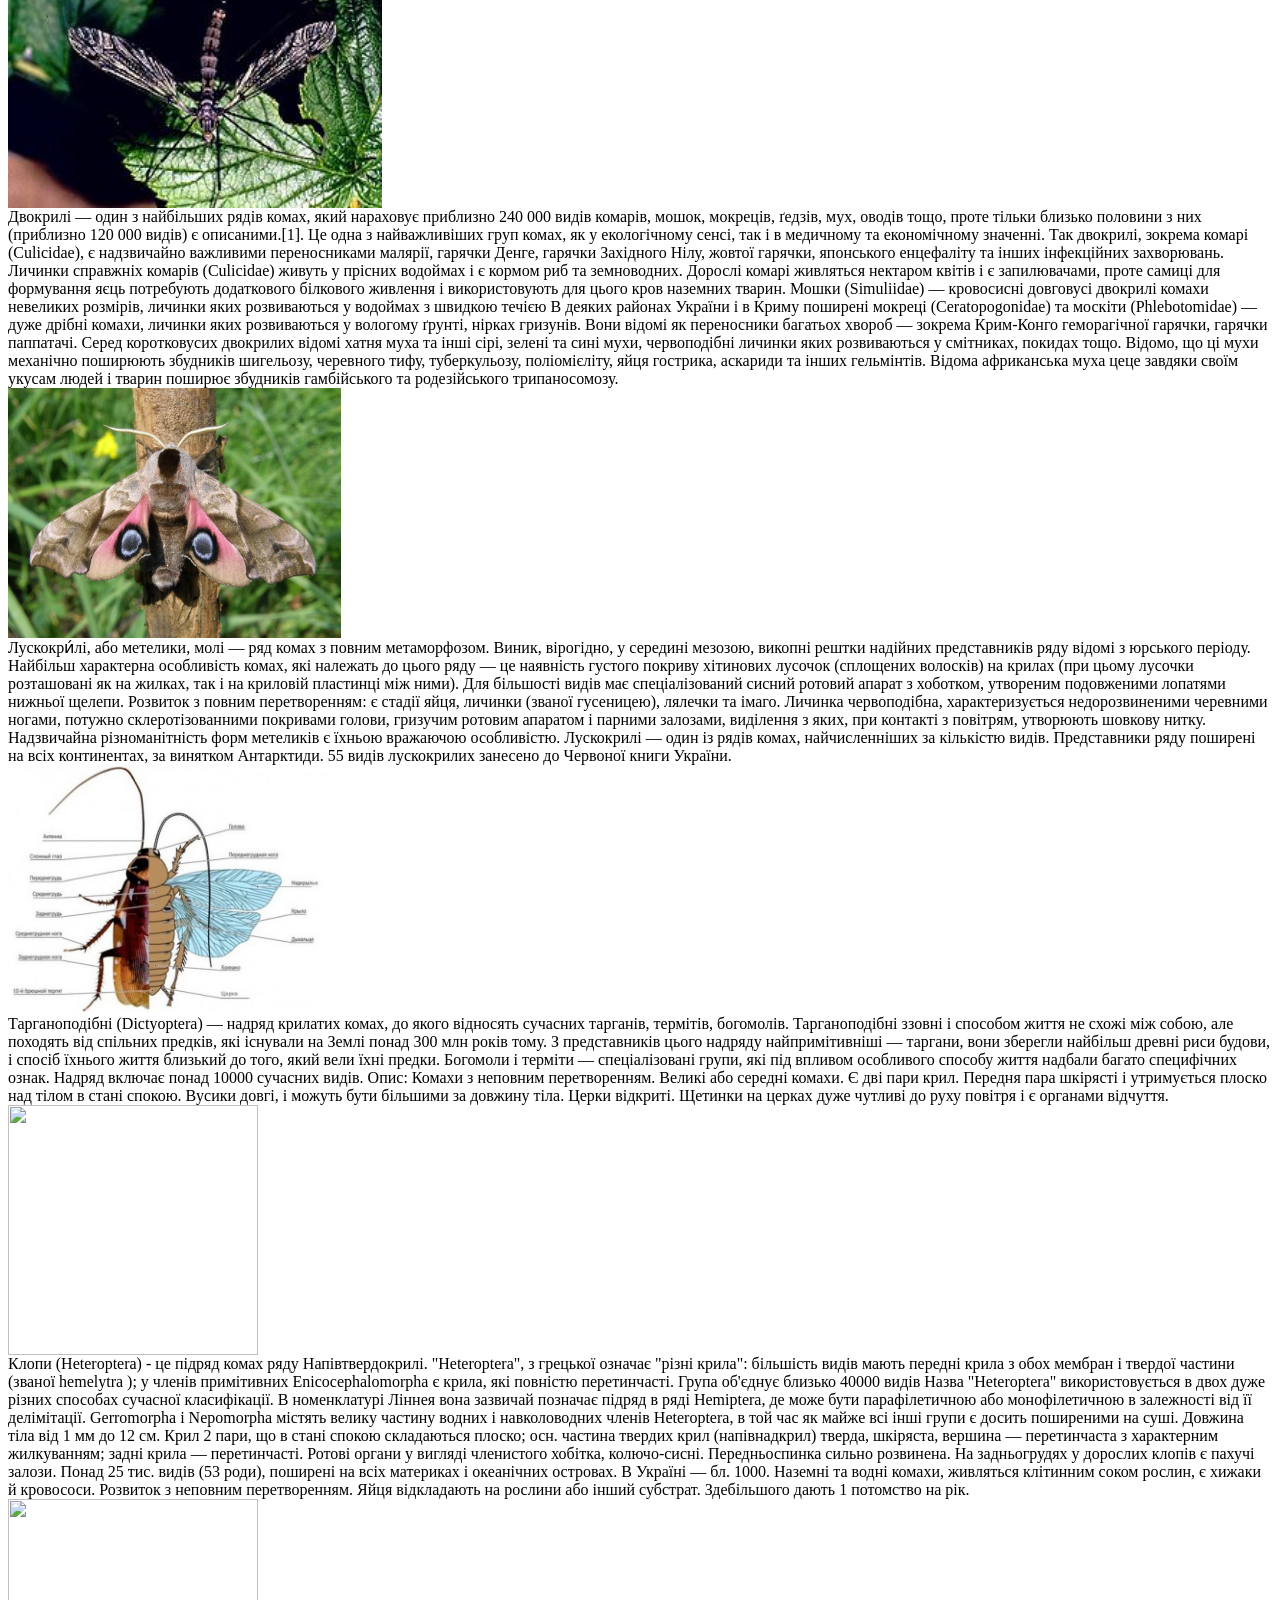
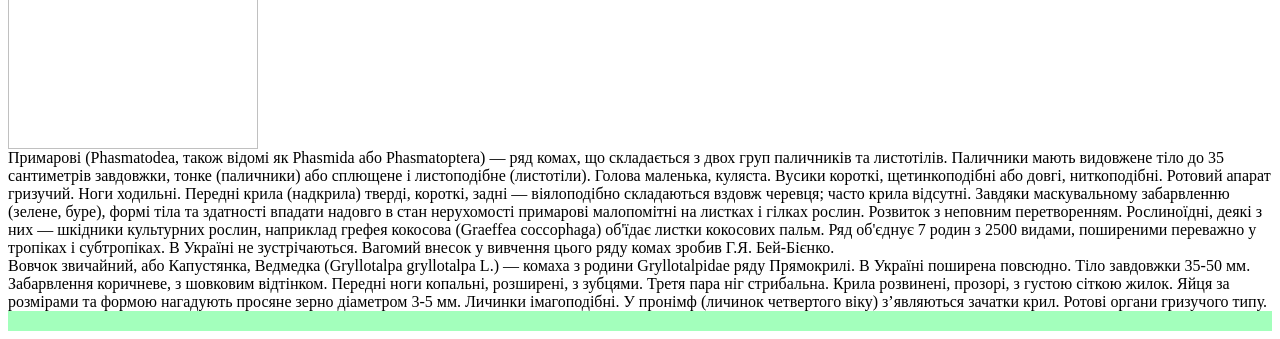
==== commit cac2cd29: "Update index.html" ====
--- a/index.html
+++ b/index.html
@@ -38,7 +38,7 @@
 Однак побудова філогенезу на основі послідовностей генів і недавні морфологічні дослідження свідчать, що комахи ближчі до ракоподібних, ніж до багатоніжок. Прихильники цієї філогенетичної гіпотези об'єднали ракоподібних і комах в єдиний таксон Pancrustacea. Ця гіпотеза також не беззаперечна. Ракоподібні відомі з відкладень раннього кембрію (близько 511 млн років), у той час як комахи з'являються в палеонтологічному літописі тільки в ранньому девоні (близько 410 млн років). Таким чином, гіпотеза про походження ракоподібних і комах від єдиного спільного предка породжує часовий проміжок близько 100 млн років, протягом якого комахи повинні були існувати. Відсутність останків комах в палеонтологічному літописі протягом зазначеного періоду зазвичай пояснюється тим, що вони не збереглися до наших днів. Новітні морфологічні порівняння і філогенетичні реконструкції на основі геномних послідовностей вказують, що комахи є нащадками ракоподібних, а не сестринським таксоном. Це висновок добре узгоджується з палеонтологічними даними. Однак морфологічні та молекулярні дані не узгоджуються при визначенні найближчих родичів комах серед ракоподібних: морфологічні дані вказують на спорідненість комах з вищими ракоподібними, а молекулярні — з зяброногими. Відповідно до останньої гіпотези еволюційна гілка комах відокремилася від ракоподібних в пізньому силурі — ранньому девоні. Ця оцінка узгоджується і з палеонтологічними даними, і з оцінкою на основі молекулярного годинника.
 <div class="post">
 <img height=300 src="jjjj.jfif">
-цікаві факти про комах:
+<div>цікаві факти про комах:
 Найкоротша тривалість життя імаго серед комах у метелика Соленобія (Solenobia triquetrella) із родини Чохлоніски (Psychidae). Живе самка Соленобії всього кілька хвилин.
 Тривалість життєвого циклу в 17-річної періодичної цикади Magicicada septendecim становить, як зрозуміло із назви, 17 років.
 Серед гуртосімейних комах довгожителями є цариці мурах (Formicidae), що здатні прожити 15 — 20 років.
@@ -48,7 +48,6 @@
 Тривалість життя імаго жука-оленя Lucanus cervus становить кілька тижнів, тоді як його личинка живе 5 років.
 крихітна цикада-пінниця є рекордсменкою зі стрибків у висоту. вона стрибає вгору на 70 см - це дорівнює якби людина стрибала на 200м вгору.
 матка термітів в комфортних для неї умовах може прожити 50 років
-
 <img height=250 src="o.webp">
  <div>богомолоподшбні — ряд комах надряду тарганоподібні з неповним перетворенням. Мають характерний вигляд: у спокійному стані тримають передні ноги зігнутими й спрямованими вперед, наче моляться, звідки й походить їхня назва. Забарвленням та формою тіла богомоли нагадують частини рослин. Усі богомоли є хижаками, які зазвичай полюють із засідки на дрібних комах  та павукоподібних, хоча великі види можуть їсти й дрібних хребетних. Відомо близько 2400 видів богомолів[3] від дрібних до великого розміру комах із видовженим тілом, які переважно поширені в зонах тропічного та субтропічного клімату по всій Землі, окремі види живуть у помірній зоні.
 <div class="post">
@@ -88,6 +87,9 @@
 <div>Примарові (Phasmatodea, також відомі як Phasmida або Phasmatoptera) — ряд комах, що складається з двох груп паличників та листотілів.
 Паличники мають видовжене тіло до 35 сантиметрів завдовжки, тонке (паличники) або сплющене і листоподібне (листотіли). Голова маленька, куляста. Вусики короткі, щетинкоподібні або довгі, ниткоподібні. Ротовий апарат гризучий. Ноги ходильні. Передні крила (надкрила) тверді, короткі, задні — віялоподібно складаються вздовж черевця; часто крила відсутні. Завдяки маскувальному забарвленню (зелене, буре), формі тіла та здатності впадати надовго в стан нерухомості примарові малопомітні на листках і гілках рослин. Розвиток з неповним перетворенням. Рослиноїдні, деякі з них — шкідники культурних рослин, наприклад грефея кокосова (Graeffea coccophaga) об'їдає листки кокосових пальм. Ряд об'єднує 7 родин з 2500 видами, поширеними переважно у тропіках і субтропіках. В Україні не зустрічаються.
 Вагомий внесок у вивчення цього ряду комах зробив Г.Я. Бей-Бієнко.
+
+
+<div>Вовчок звичайний, або Капустянка, Ведмедка (Gryllotalpa gryllotalpa L.) — комаха з родини Gryllotalpidae ряду Прямокрилі. В Україні поширена повсюдно. Тіло завдовжки 35-50 мм. Забарвлення коричневе, з шовковим відтінком. Передні ноги копальні, розширені, з зубцями. Третя пара ніг стрибальна. Крила розвинені, прозорі, з густою сіткою жилок. Яйця за розмірами та формою нагадують просяне зерно діаметром 3-5 мм. Личинки імагоподібні. У пронімф (личинок четвертого віку) з’являються зачатки крил. Ротові органи гризучого типу.
 </div>
 </div>
 </div>
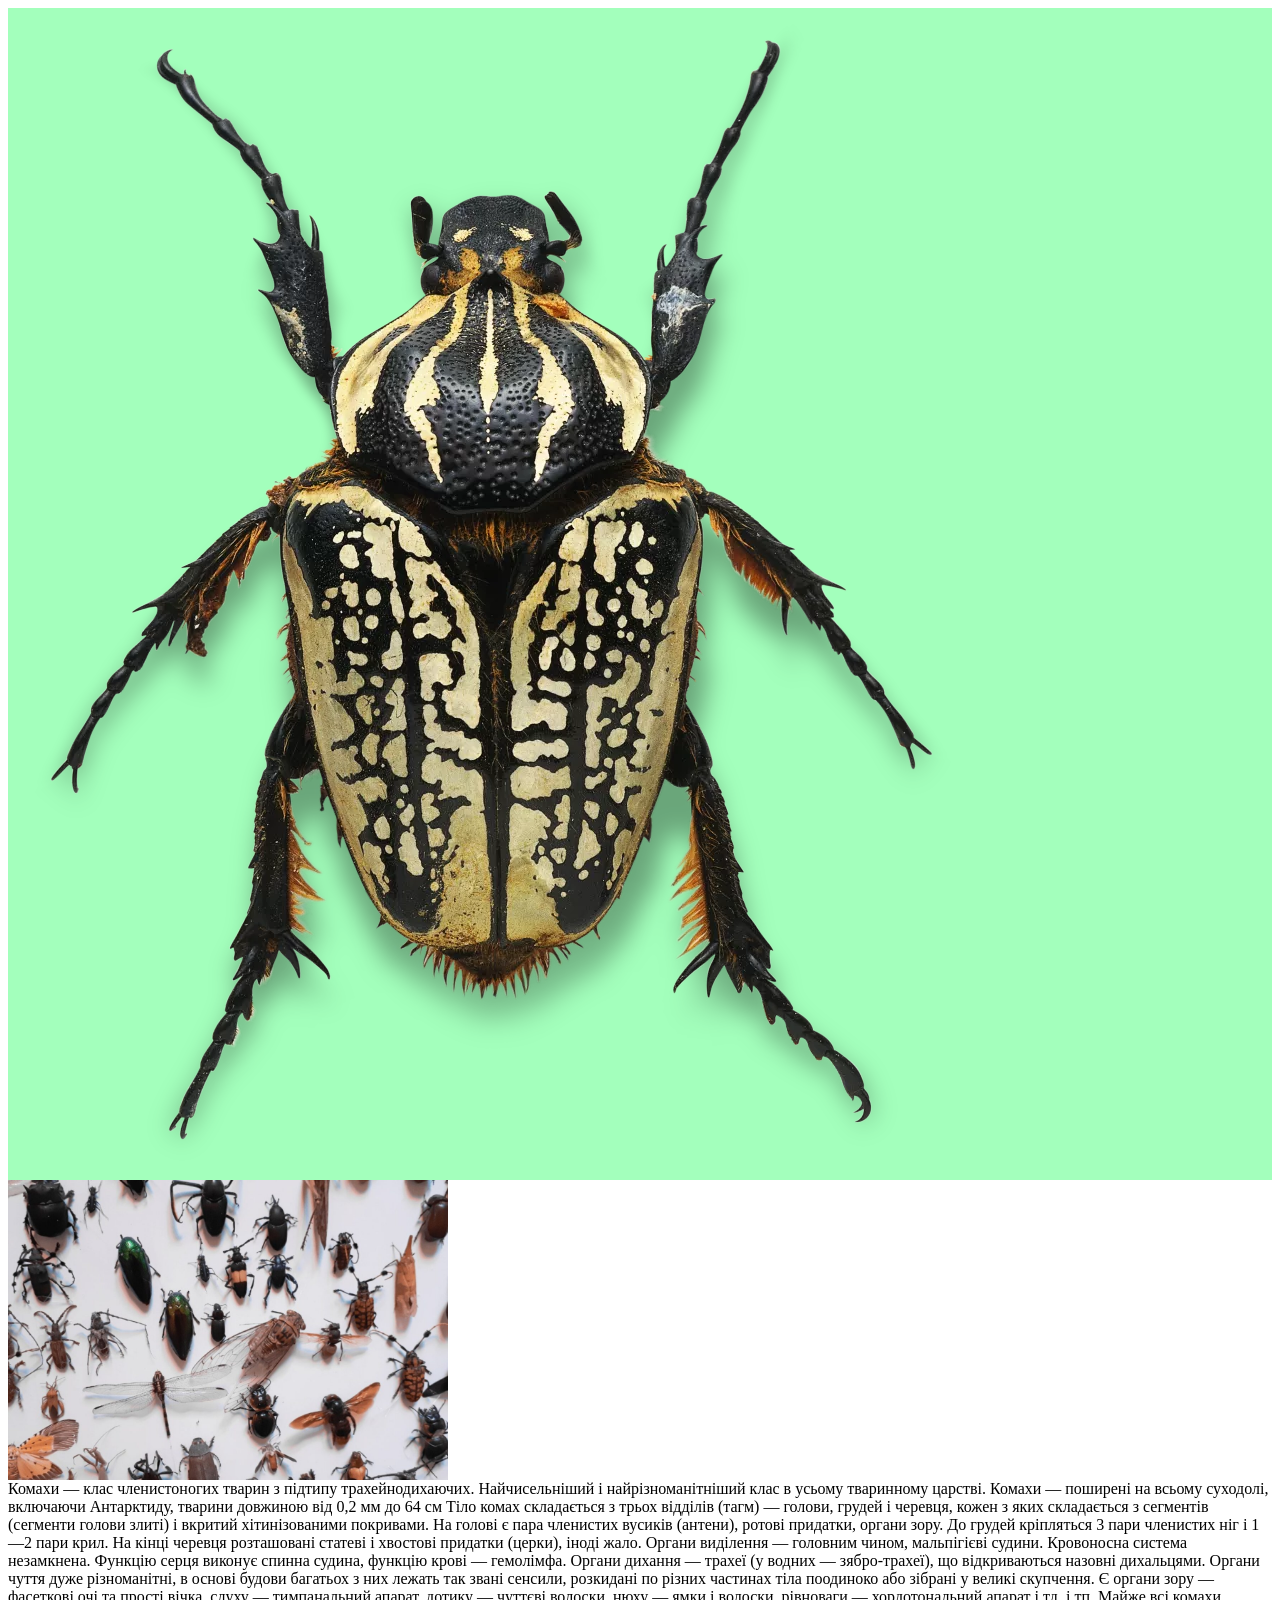
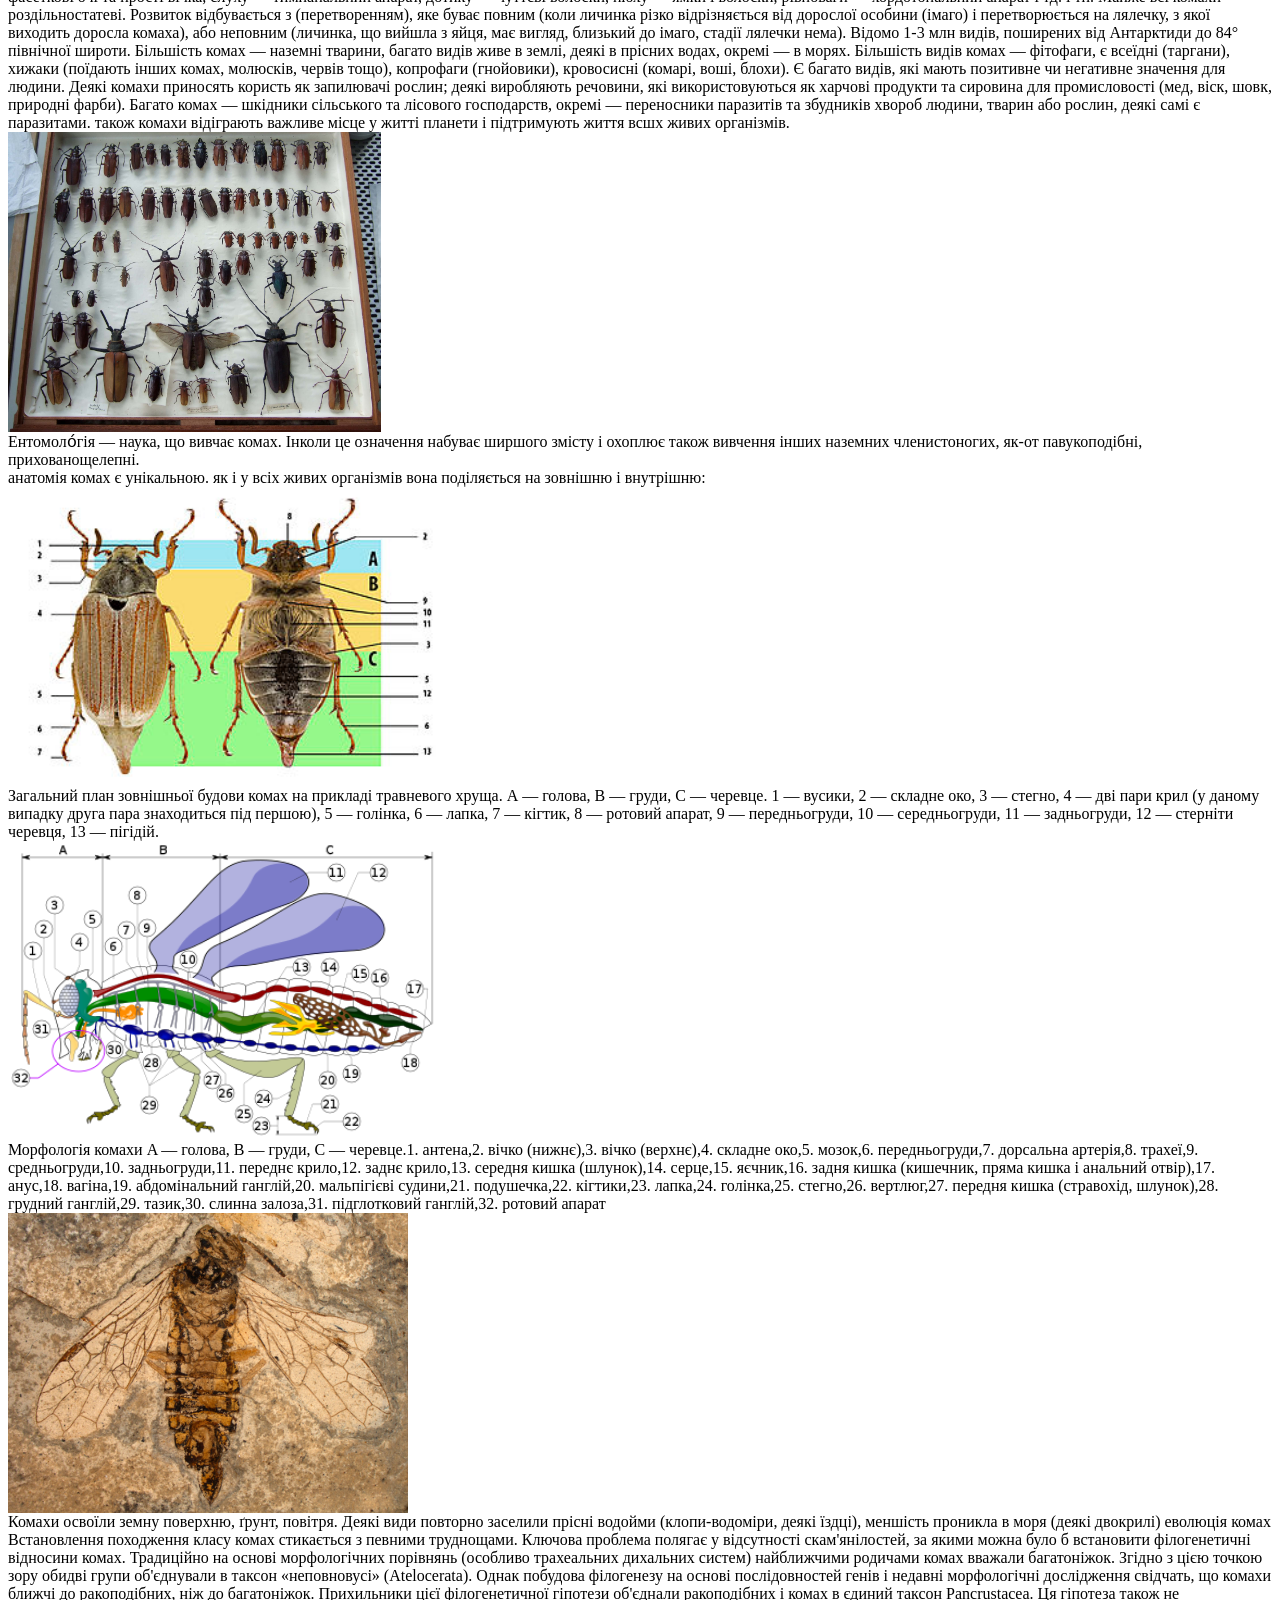
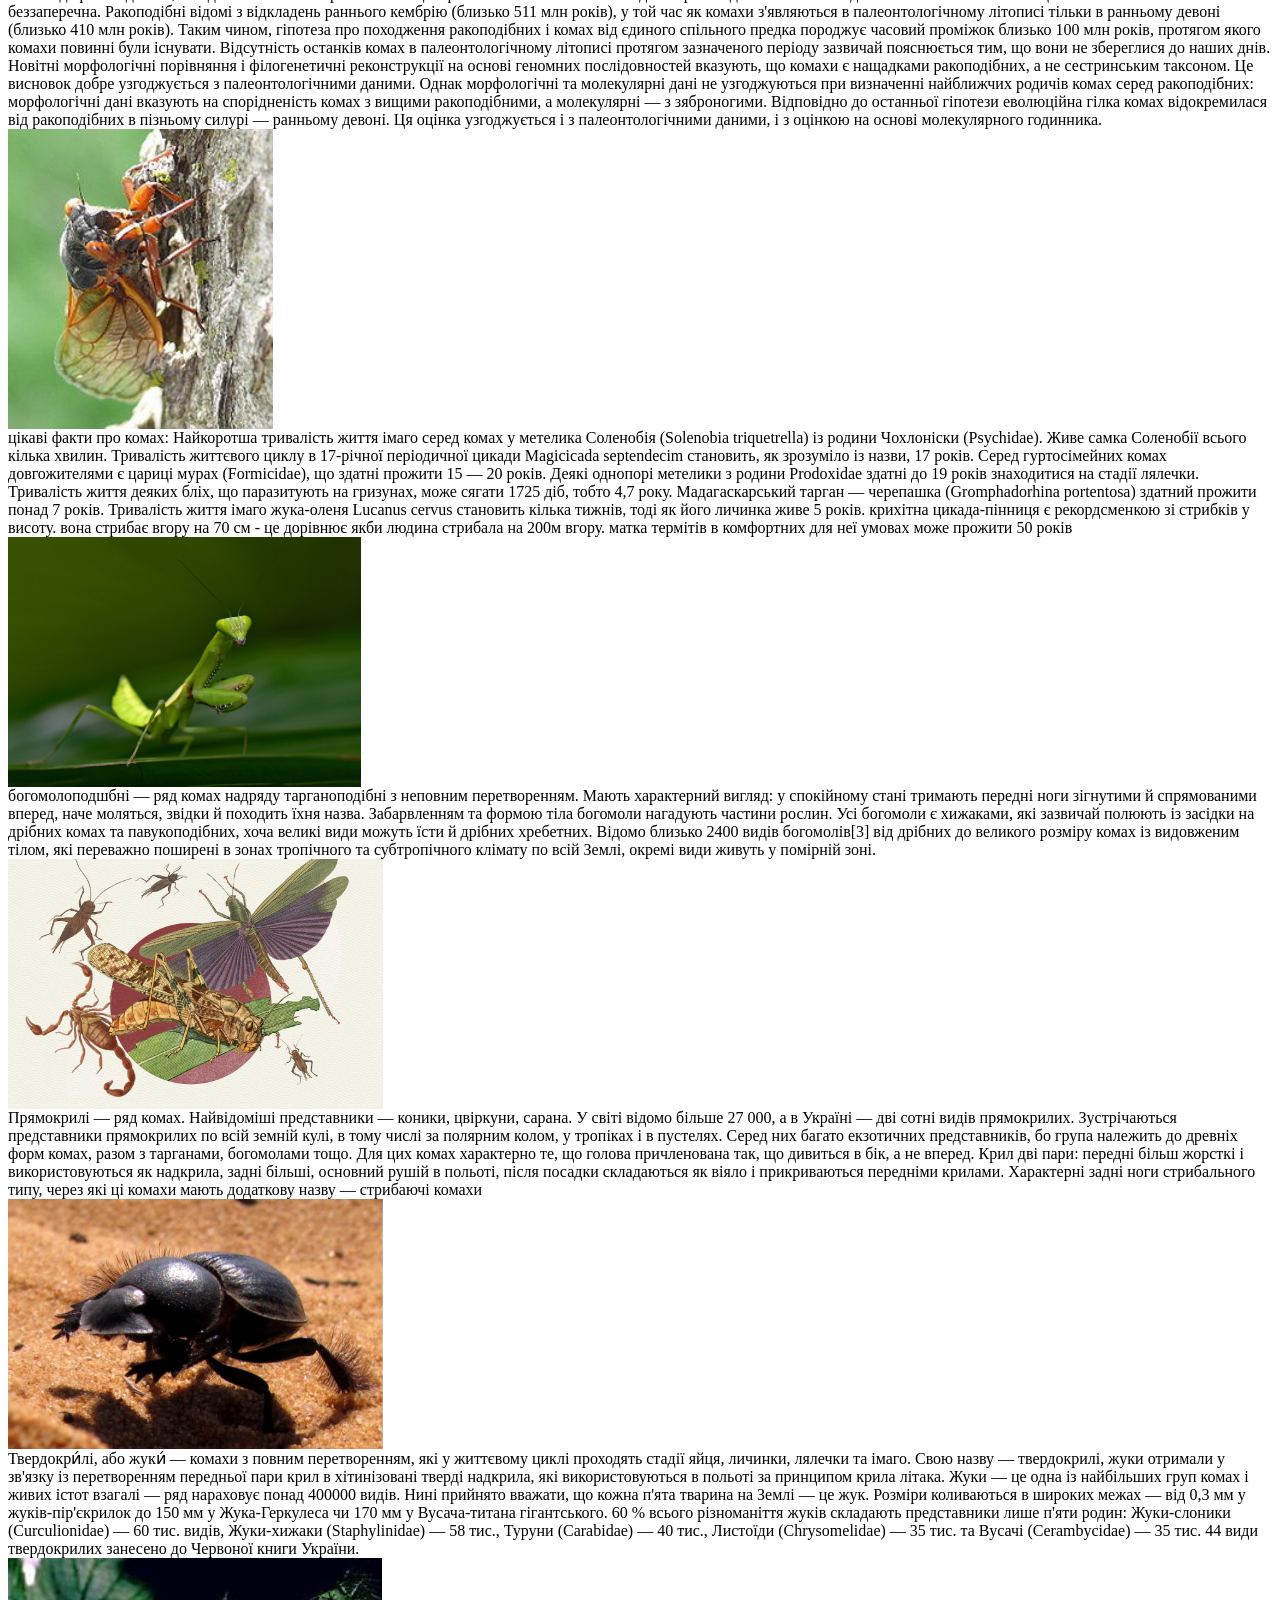
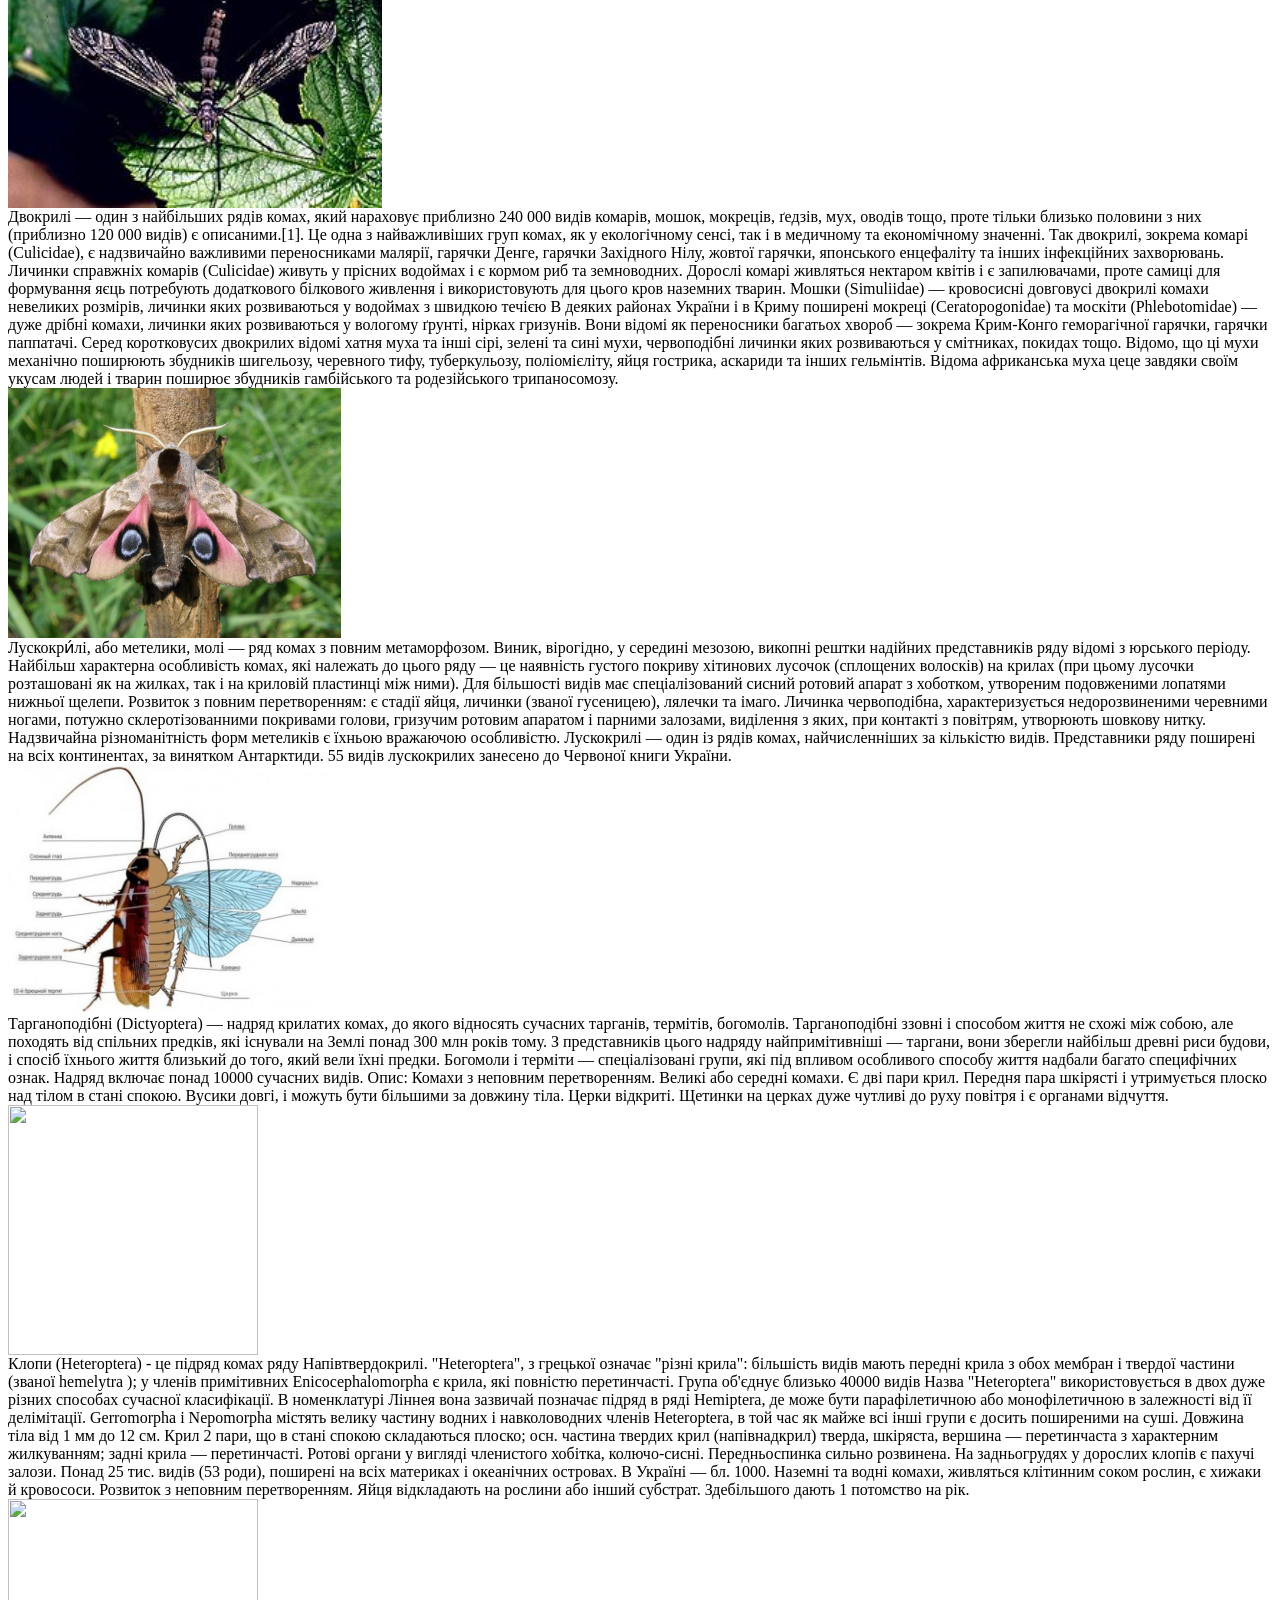
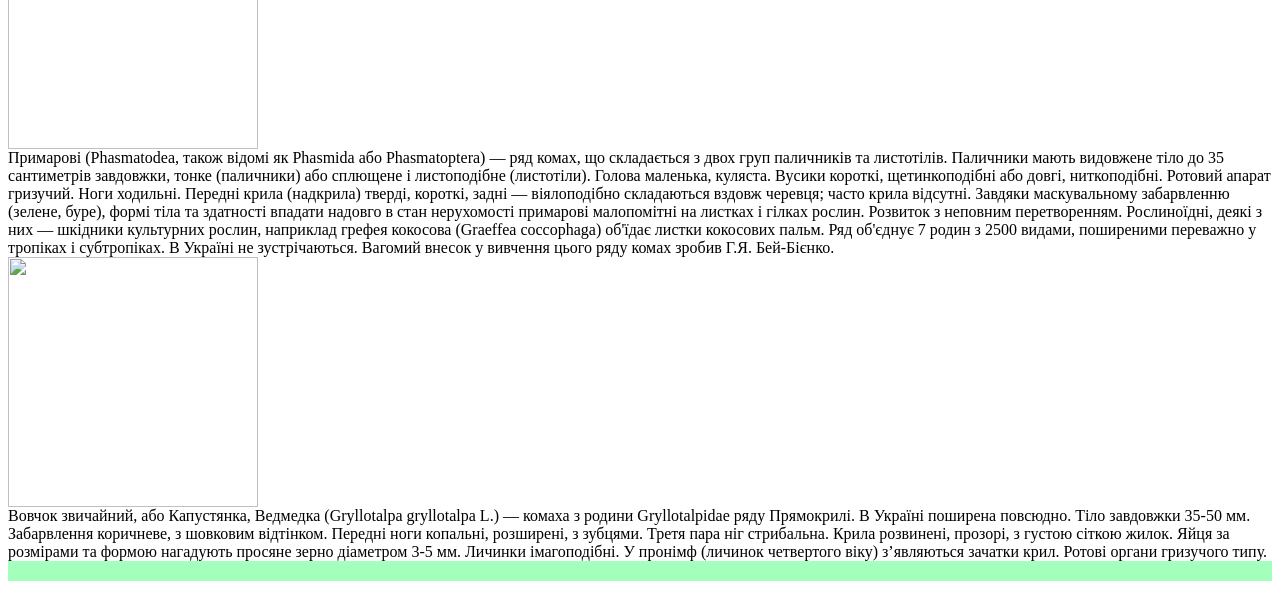
==== commit 520099f4: "Update index.html" ====
--- a/index.html
+++ b/index.html
@@ -83,12 +83,12 @@
 Довжина тіла від 1 мм до 12 см. Крил 2 пари, що в стані спокою складаються плоско; осн. частина твердих крил (напівнадкрил) тверда, шкіряста, вершина — перетинчаста з характерним жилкуванням; задні крила — перетинчасті. Ротові органи у вигляді членистого хобітка, колючо-сисні. Передньоспинка сильно розвинена. На задньогрудях у дорослих клопів є пахучі залози. Понад 25 тис. видів (53 роди), поширені на всіх материках і океанічних островах. В Україні — бл. 1000. Наземні та водні комахи, живляться клітинним соком рослин, є хижаки й кровососи.
 Розвиток з неповним перетворенням. Яйця відкладають на рослини або інший субстрат. Здебільшого дають 1 потомство на рік.
 <div class="post">
-<img height=250 src=шшш.jpg">
+<img height=250 src="шшш.jpg">
 <div>Примарові (Phasmatodea, також відомі як Phasmida або Phasmatoptera) — ряд комах, що складається з двох груп паличників та листотілів.
 Паличники мають видовжене тіло до 35 сантиметрів завдовжки, тонке (паличники) або сплющене і листоподібне (листотіли). Голова маленька, куляста. Вусики короткі, щетинкоподібні або довгі, ниткоподібні. Ротовий апарат гризучий. Ноги ходильні. Передні крила (надкрила) тверді, короткі, задні — віялоподібно складаються вздовж черевця; часто крила відсутні. Завдяки маскувальному забарвленню (зелене, буре), формі тіла та здатності впадати надовго в стан нерухомості примарові малопомітні на листках і гілках рослин. Розвиток з неповним перетворенням. Рослиноїдні, деякі з них — шкідники культурних рослин, наприклад грефея кокосова (Graeffea coccophaga) об'їдає листки кокосових пальм. Ряд об'єднує 7 родин з 2500 видами, поширеними переважно у тропіках і субтропіках. В Україні не зустрічаються.
 Вагомий внесок у вивчення цього ряду комах зробив Г.Я. Бей-Бієнко.
-
-
+<div class="post">
+<img height=250 src=Вовчок-звичайний-або-капустянка-Gryllotalpa-gryllotalpa.jpg">
 <div>Вовчок звичайний, або Капустянка, Ведмедка (Gryllotalpa gryllotalpa L.) — комаха з родини Gryllotalpidae ряду Прямокрилі. В Україні поширена повсюдно. Тіло завдовжки 35-50 мм. Забарвлення коричневе, з шовковим відтінком. Передні ноги копальні, розширені, з зубцями. Третя пара ніг стрибальна. Крила розвинені, прозорі, з густою сіткою жилок. Яйця за розмірами та формою нагадують просяне зерно діаметром 3-5 мм. Личинки імагоподібні. У пронімф (личинок четвертого віку) з’являються зачатки крил. Ротові органи гризучого типу.
 </div>
 </div>
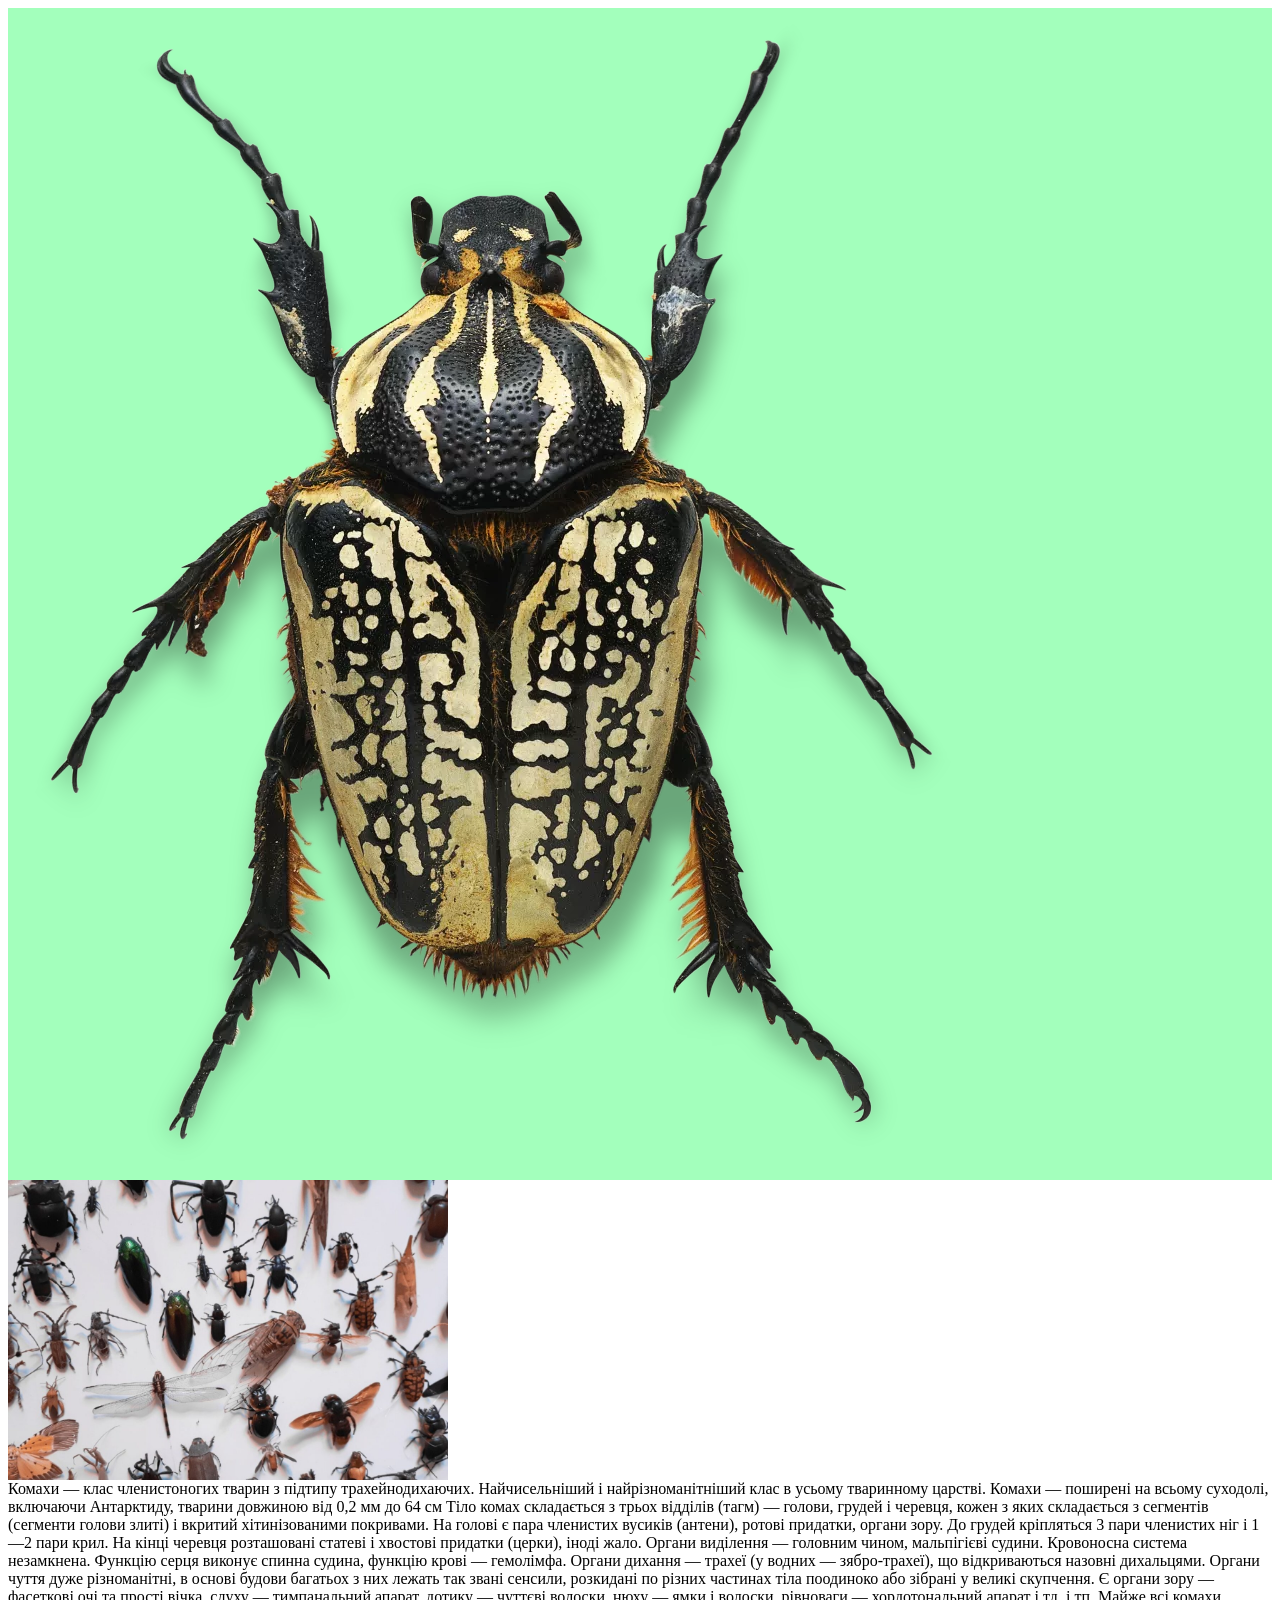
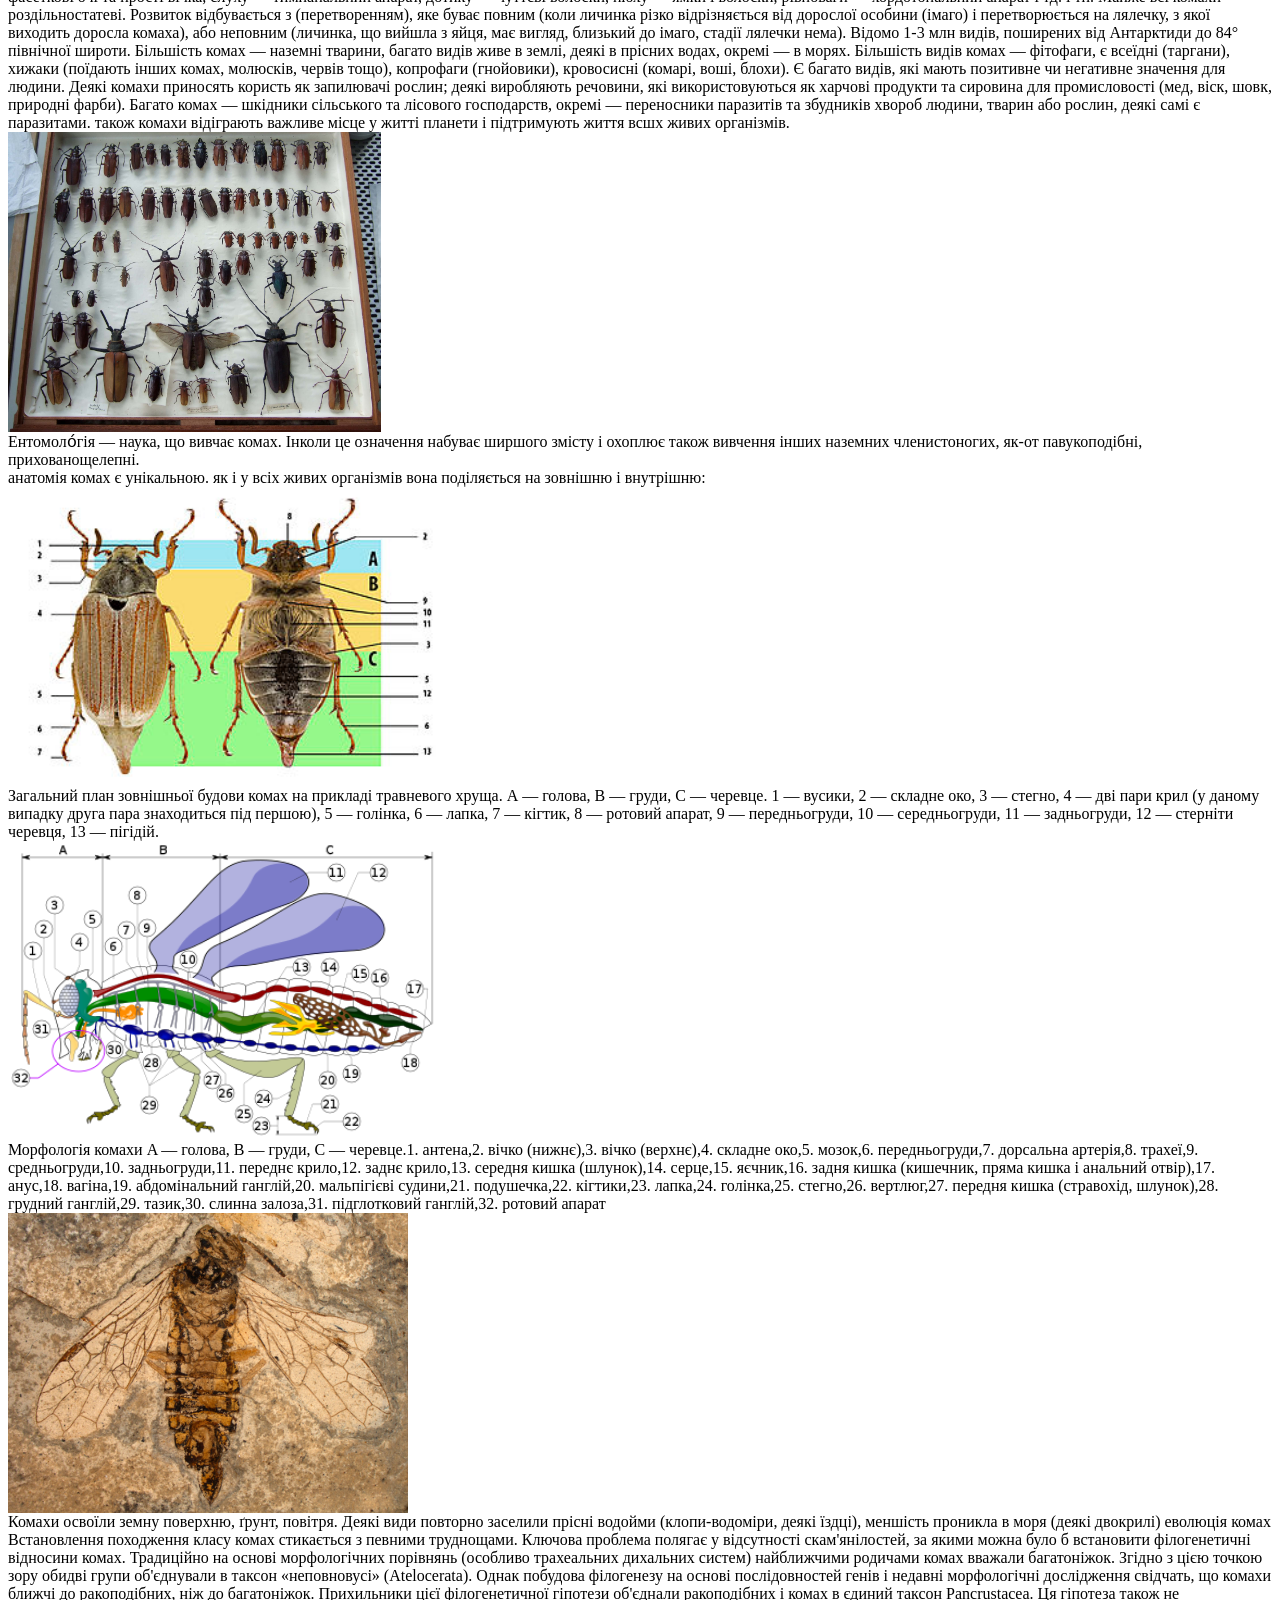
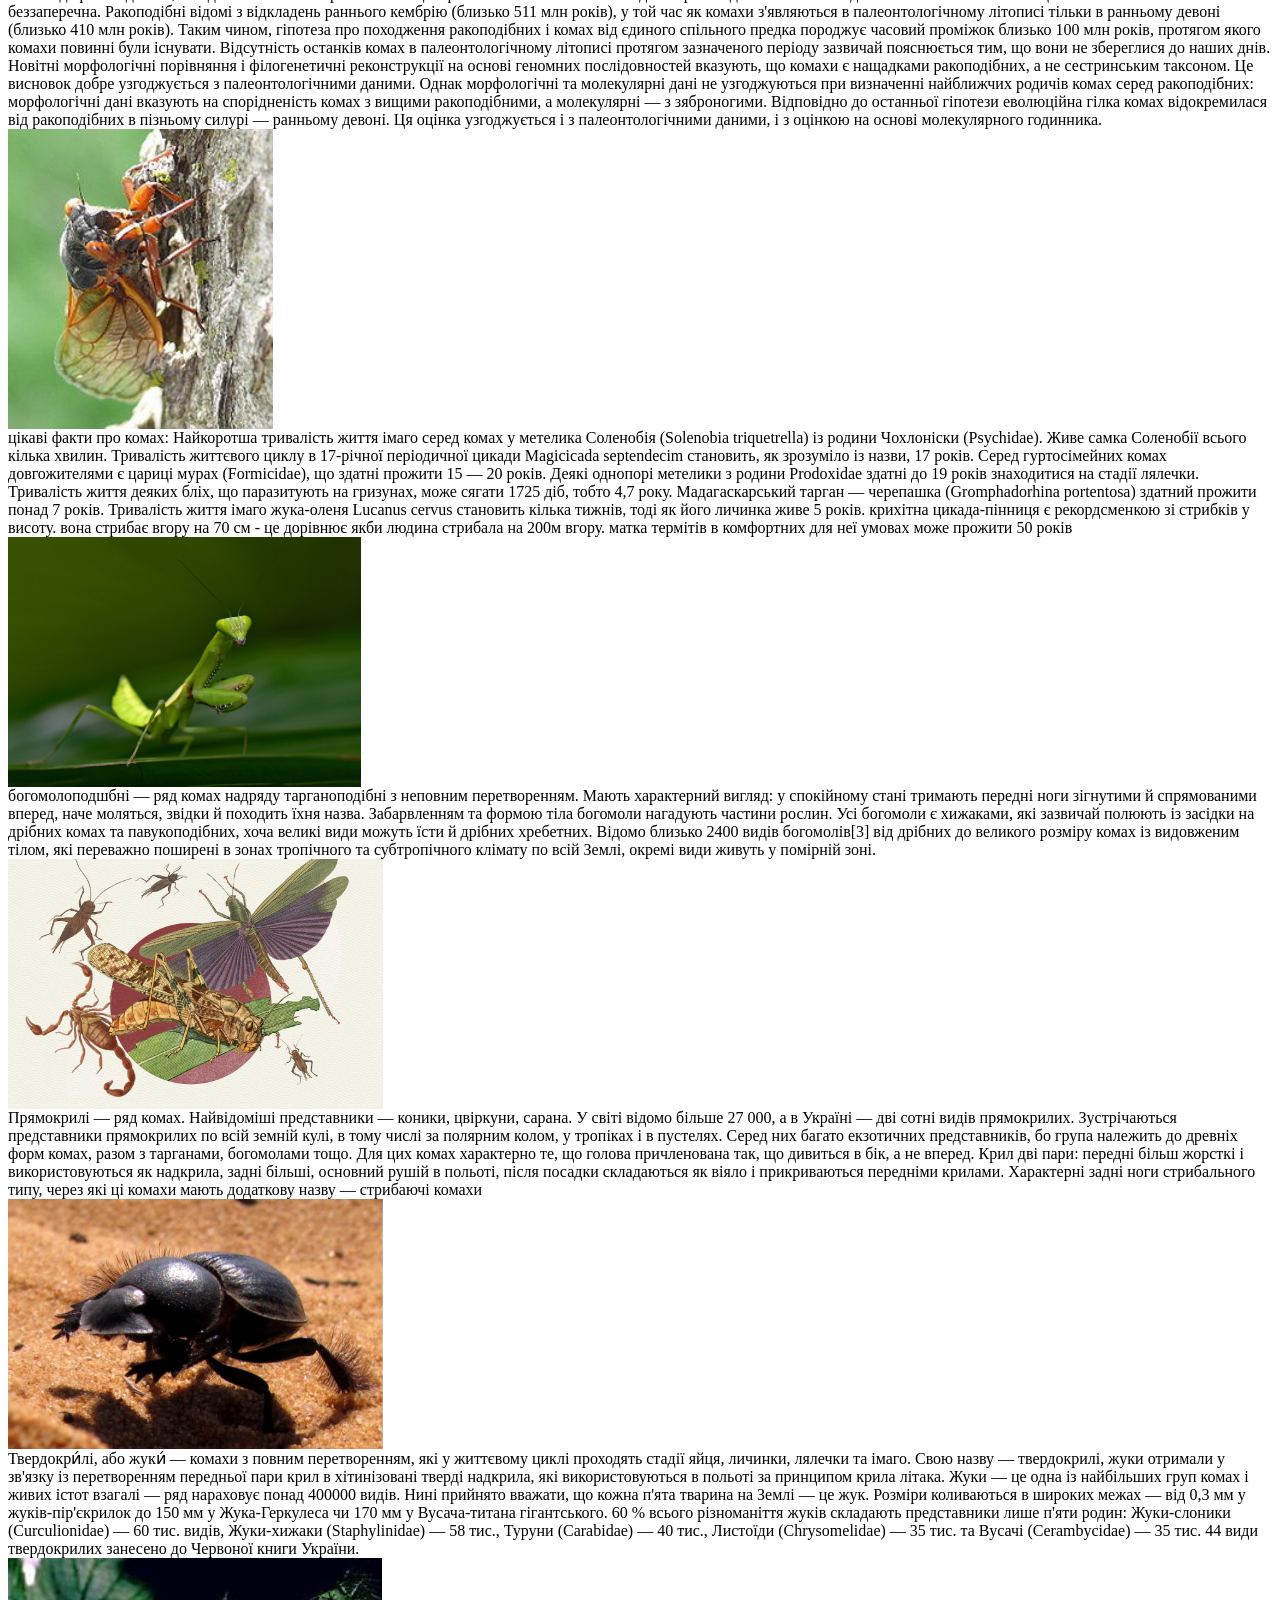
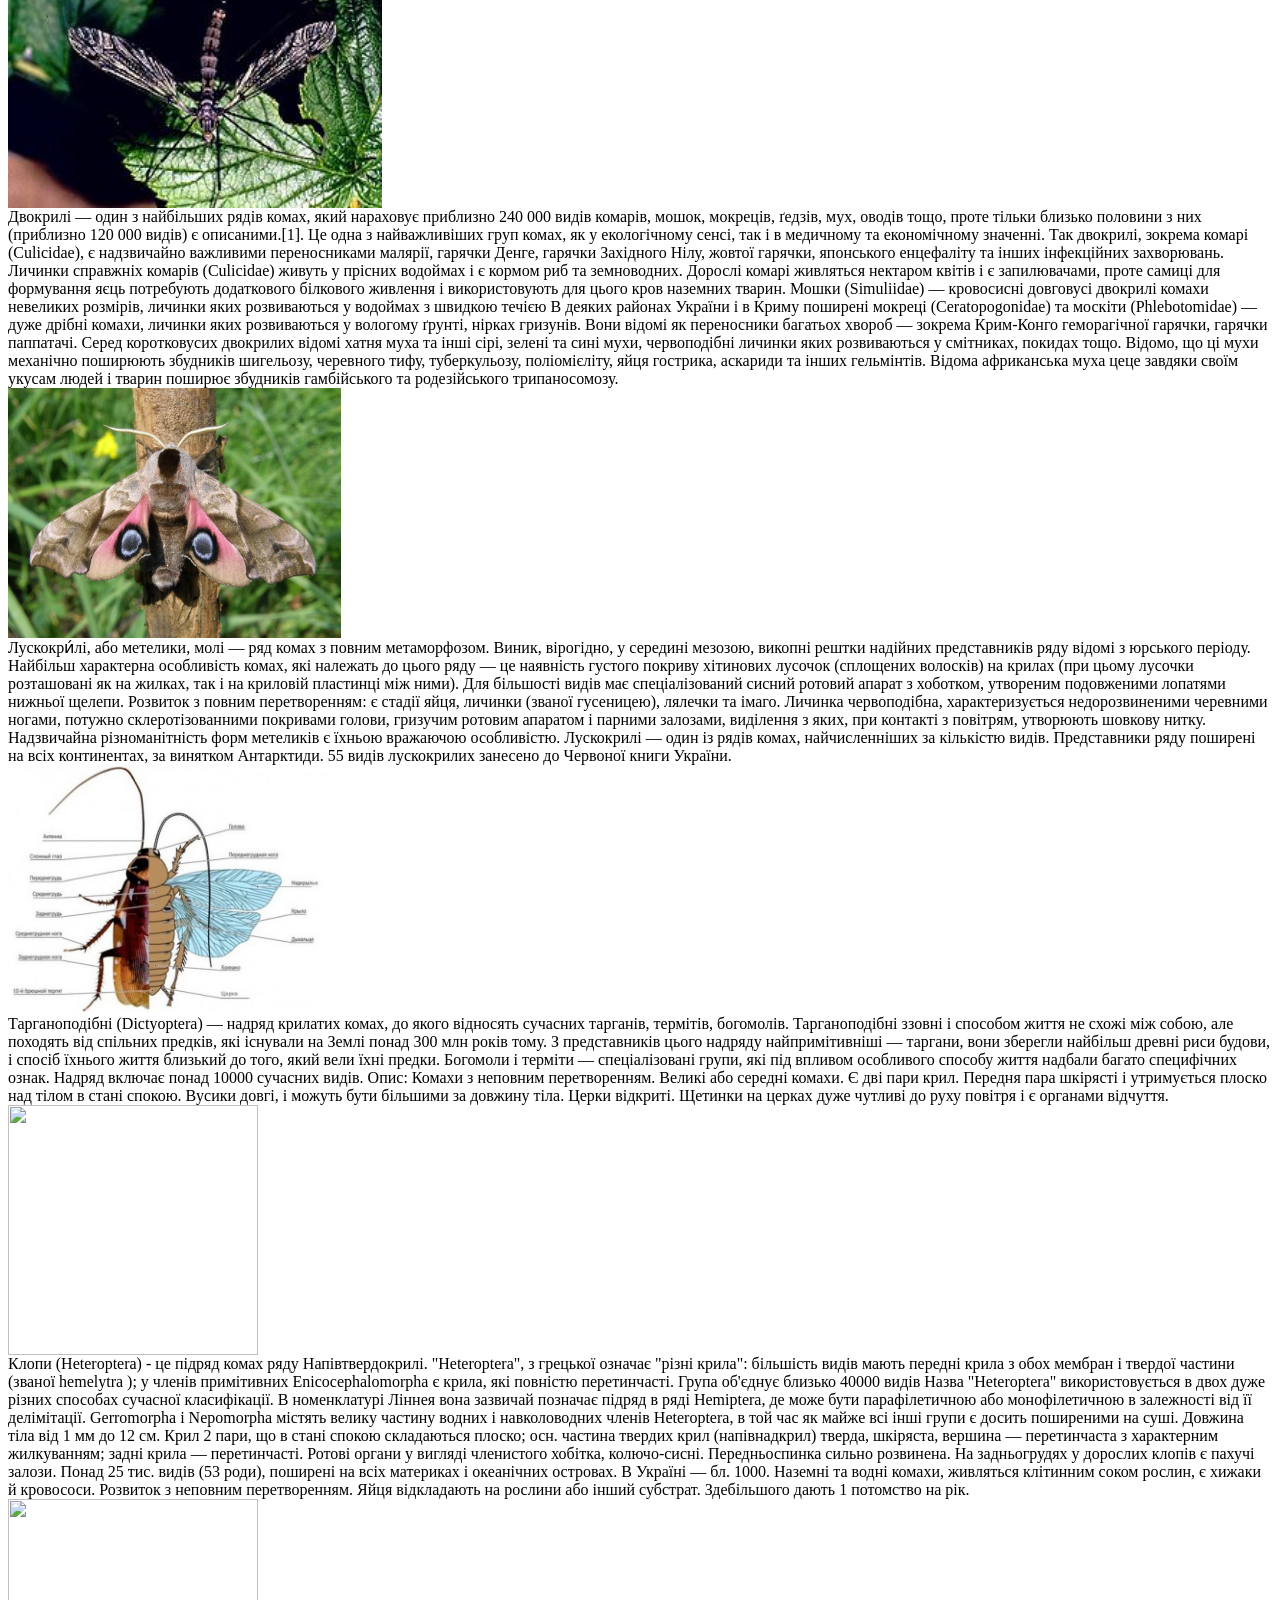
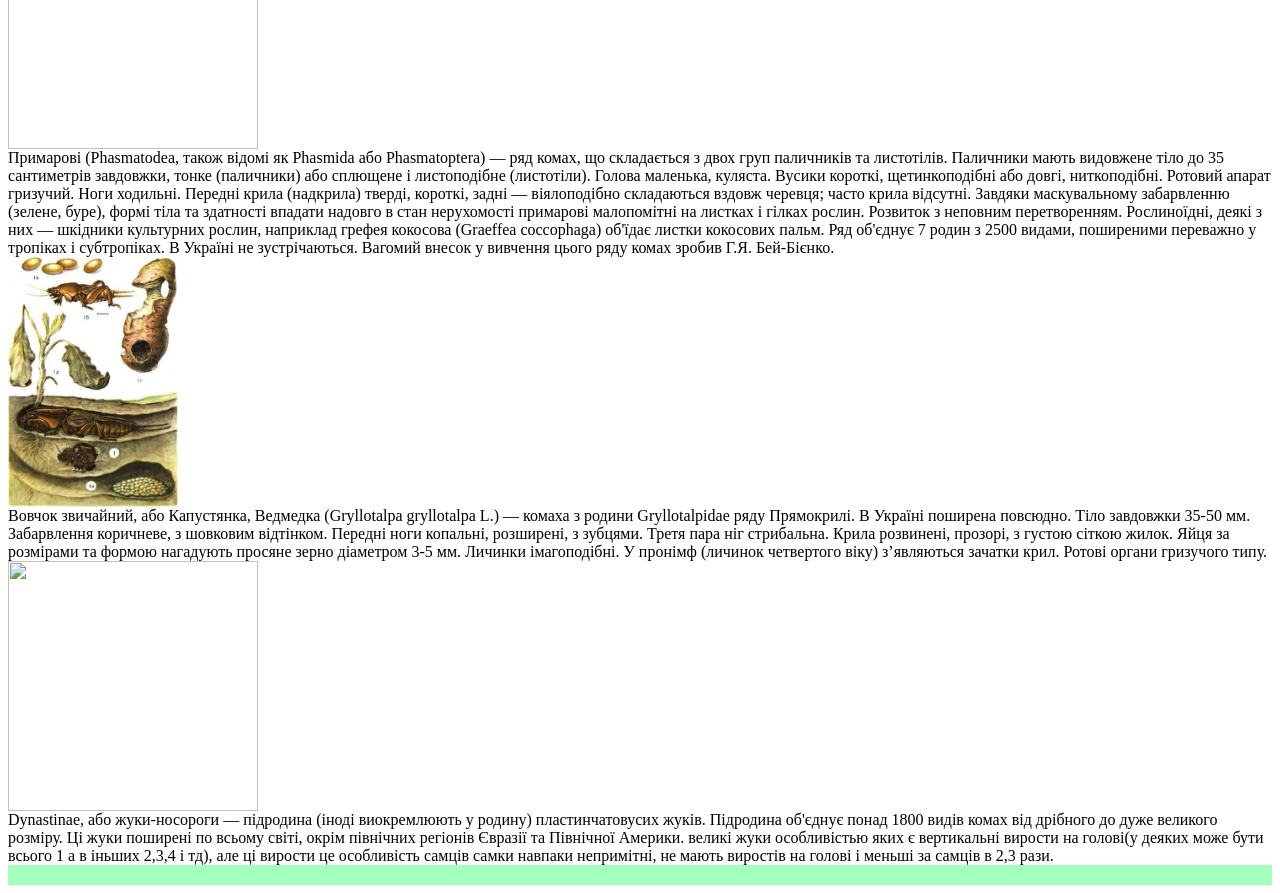
==== commit 1a896efa: "Update index.html" ====
--- a/index.html
+++ b/index.html
@@ -88,8 +88,11 @@
 Паличники мають видовжене тіло до 35 сантиметрів завдовжки, тонке (паличники) або сплющене і листоподібне (листотіли). Голова маленька, куляста. Вусики короткі, щетинкоподібні або довгі, ниткоподібні. Ротовий апарат гризучий. Ноги ходильні. Передні крила (надкрила) тверді, короткі, задні — віялоподібно складаються вздовж черевця; часто крила відсутні. Завдяки маскувальному забарвленню (зелене, буре), формі тіла та здатності впадати надовго в стан нерухомості примарові малопомітні на листках і гілках рослин. Розвиток з неповним перетворенням. Рослиноїдні, деякі з них — шкідники культурних рослин, наприклад грефея кокосова (Graeffea coccophaga) об'їдає листки кокосових пальм. Ряд об'єднує 7 родин з 2500 видами, поширеними переважно у тропіках і субтропіках. В Україні не зустрічаються.
 Вагомий внесок у вивчення цього ряду комах зробив Г.Я. Бей-Бієнко.
 <div class="post">
-<img height=250 src=Вовчок-звичайний-або-капустянка-Gryllotalpa-gryllotalpa.jpg">
+<img height=250 src="ygy.jpg">
 <div>Вовчок звичайний, або Капустянка, Ведмедка (Gryllotalpa gryllotalpa L.) — комаха з родини Gryllotalpidae ряду Прямокрилі. В Україні поширена повсюдно. Тіло завдовжки 35-50 мм. Забарвлення коричневе, з шовковим відтінком. Передні ноги копальні, розширені, з зубцями. Третя пара ніг стрибальна. Крила розвинені, прозорі, з густою сіткою жилок. Яйця за розмірами та формою нагадують просяне зерно діаметром 3-5 мм. Личинки імагоподібні. У пронімф (личинок четвертого віку) з’являються зачатки крил. Ротові органи гризучого типу.
+<div class="post">
+<img height=250 src="bug.jpeg">
+<div>Dynastinae, або жуки-носороги — підродина (іноді виокремлюють у родину) пластинчатовусих жуків. Підродина об'єднує понад 1800 видів комах від дрібного до дуже великого розміру. Ці жуки поширені по всьому світі, окрім північних регіонів Євразії та Північної Америки. великі жуки особливістью яких є вертикальні вирости на голові(у деяких може бути всього 1 а в іньших 2,3,4 і тд), але ці вирости це особливість самців самки навпаки непримітні, не мають виростів на голові і меньші за самців в 2,3 рази. 
 </div>
 </div>
 </div>
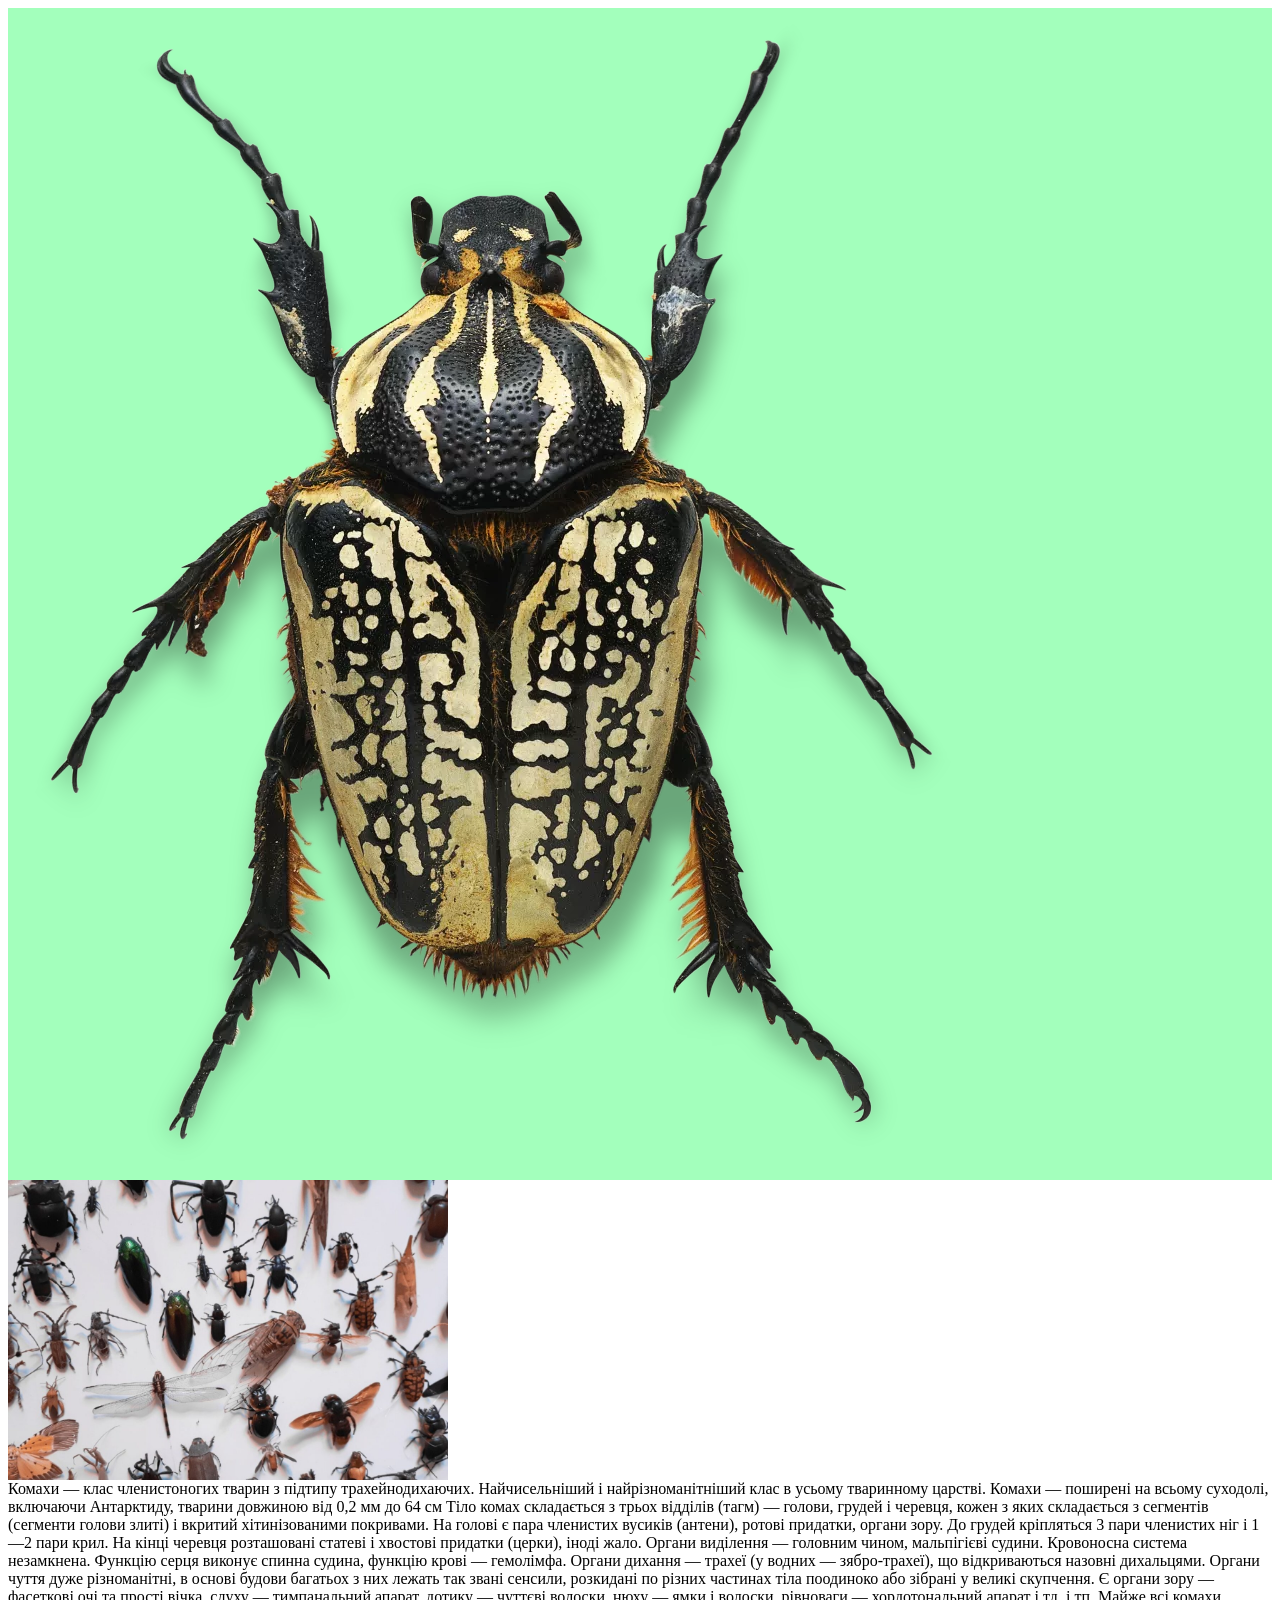
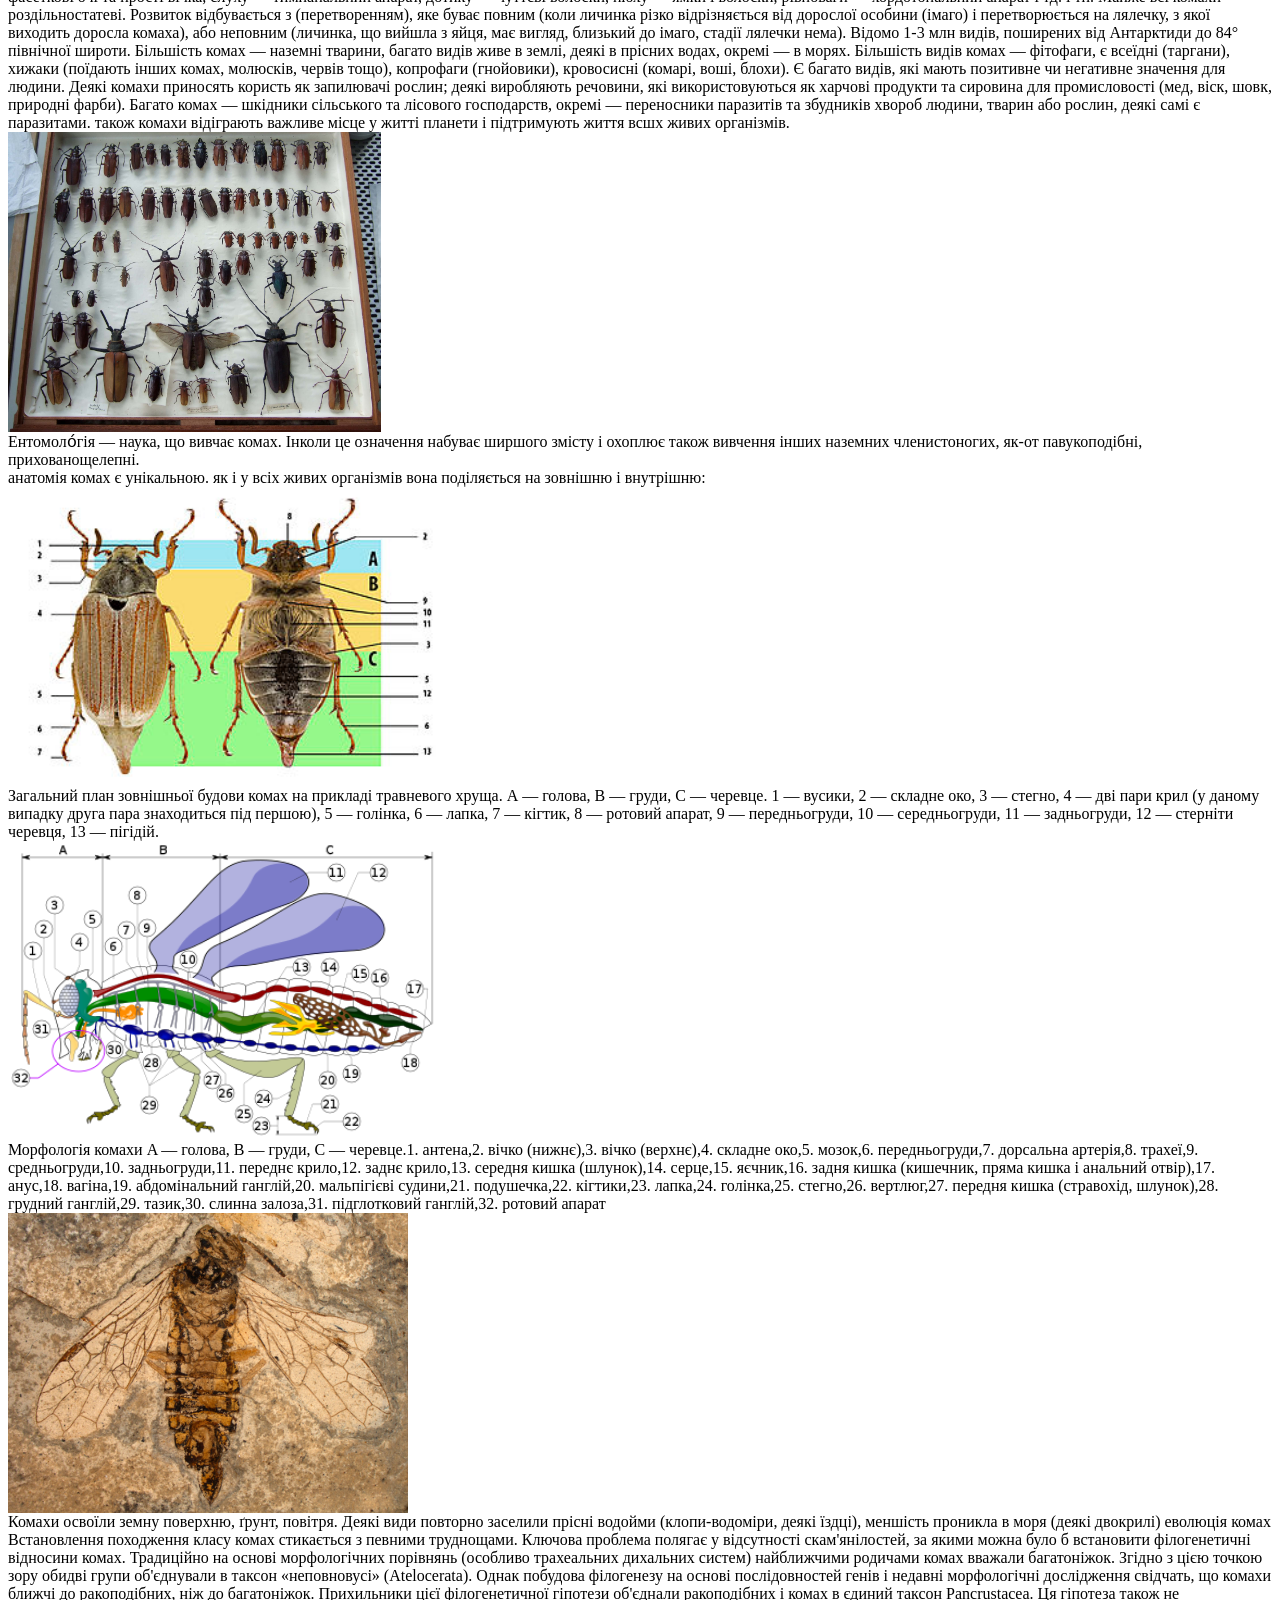
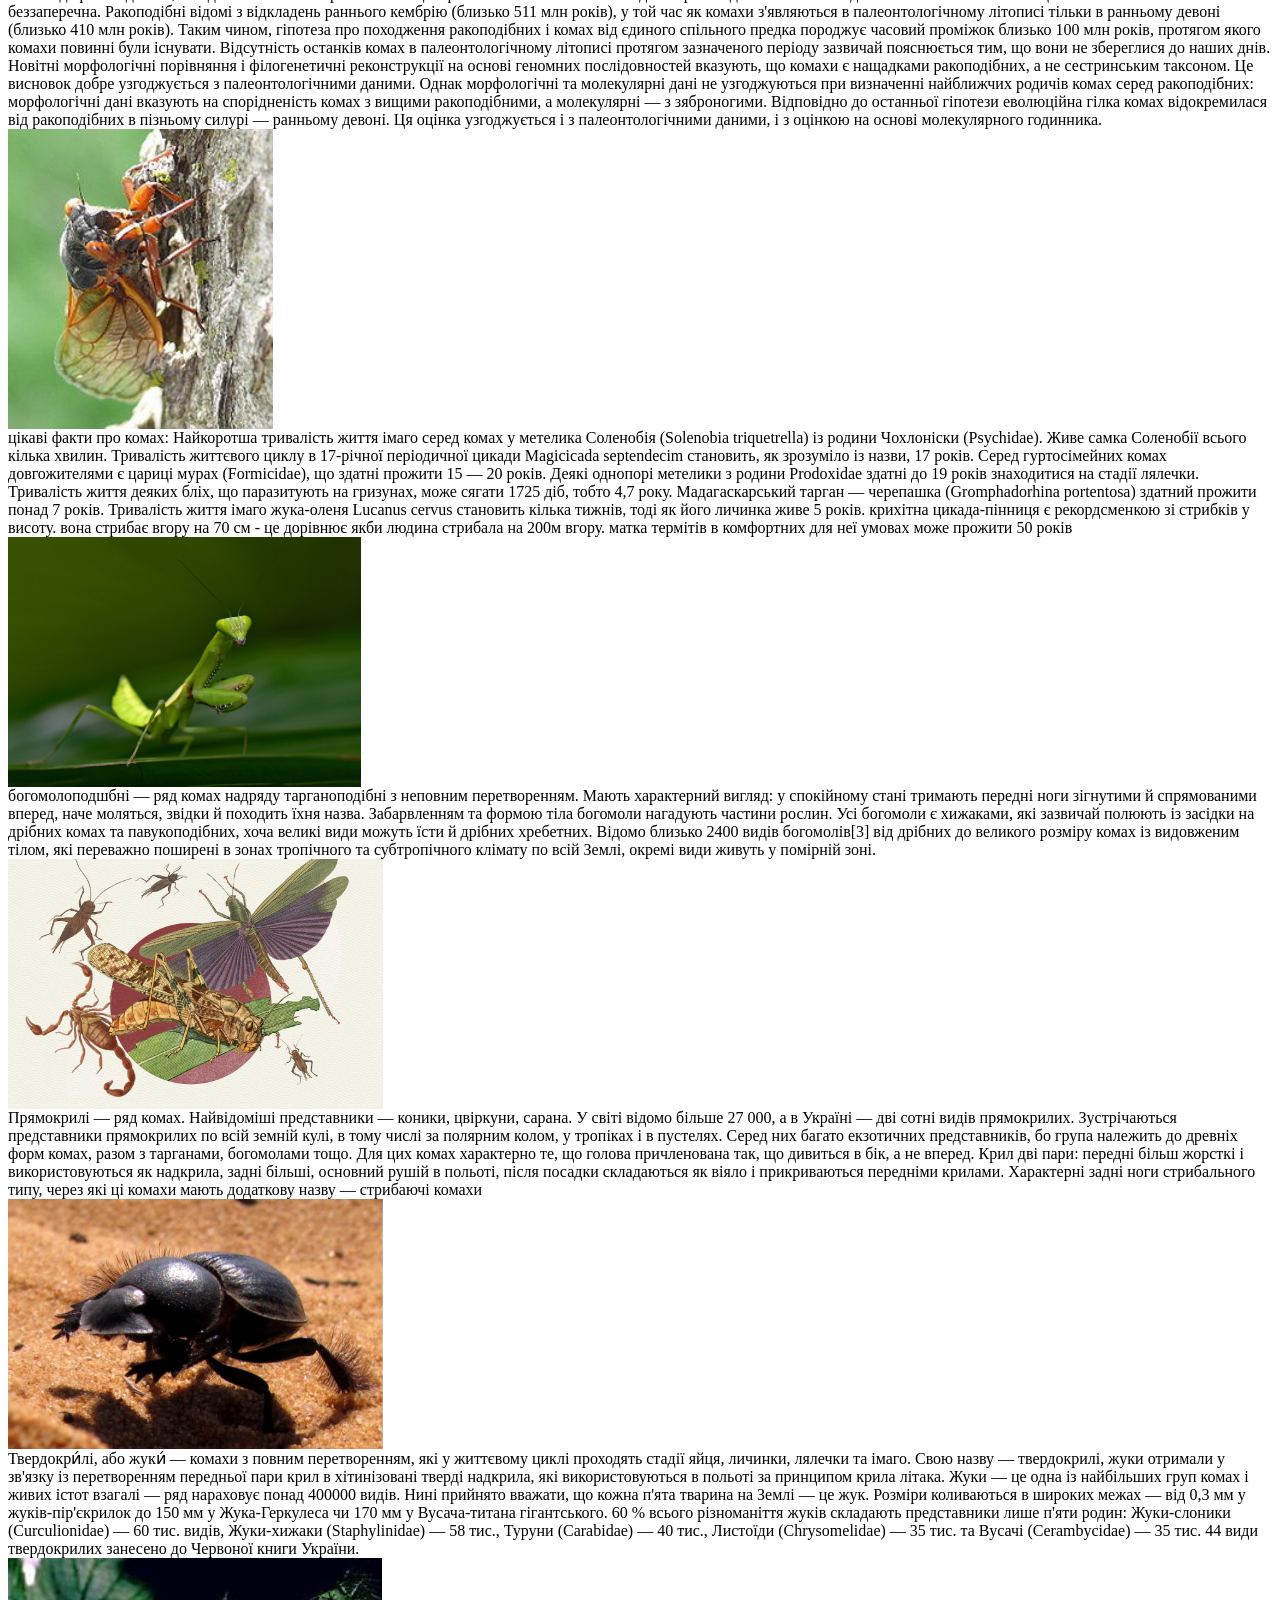
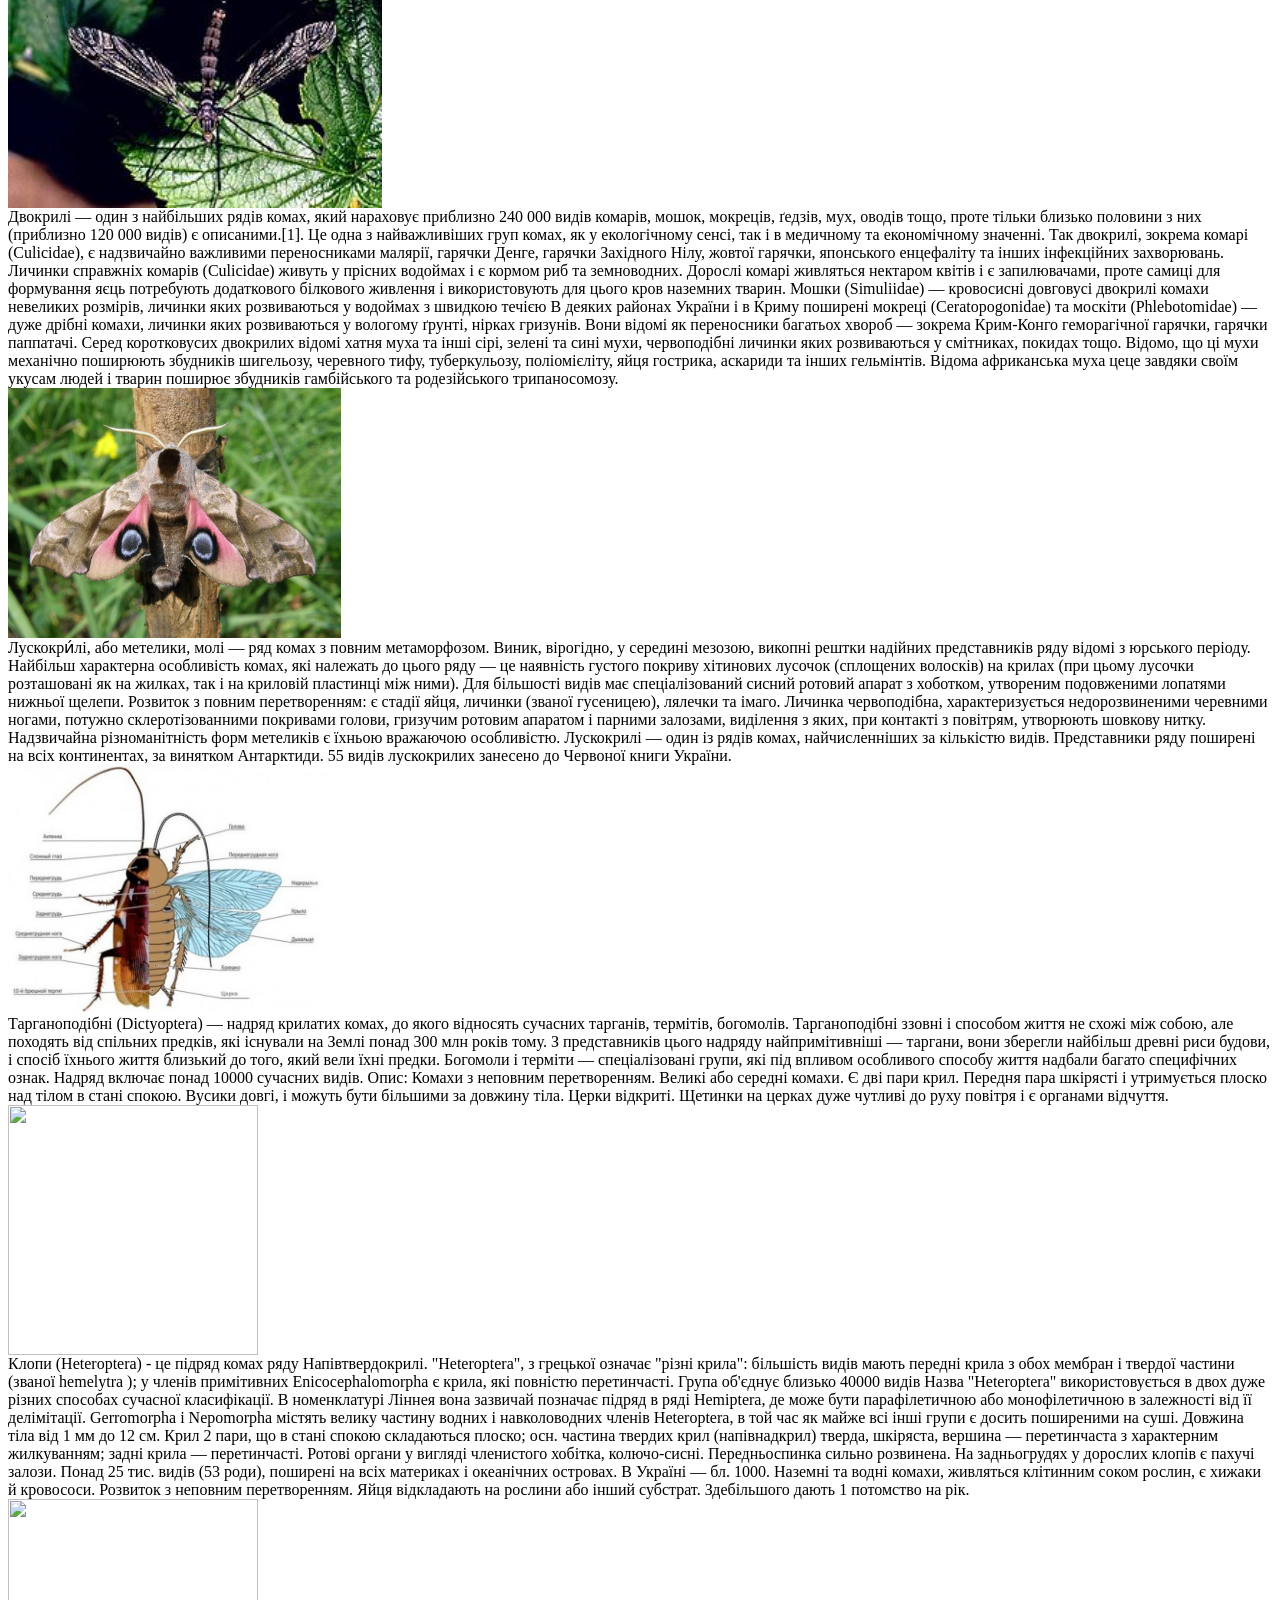
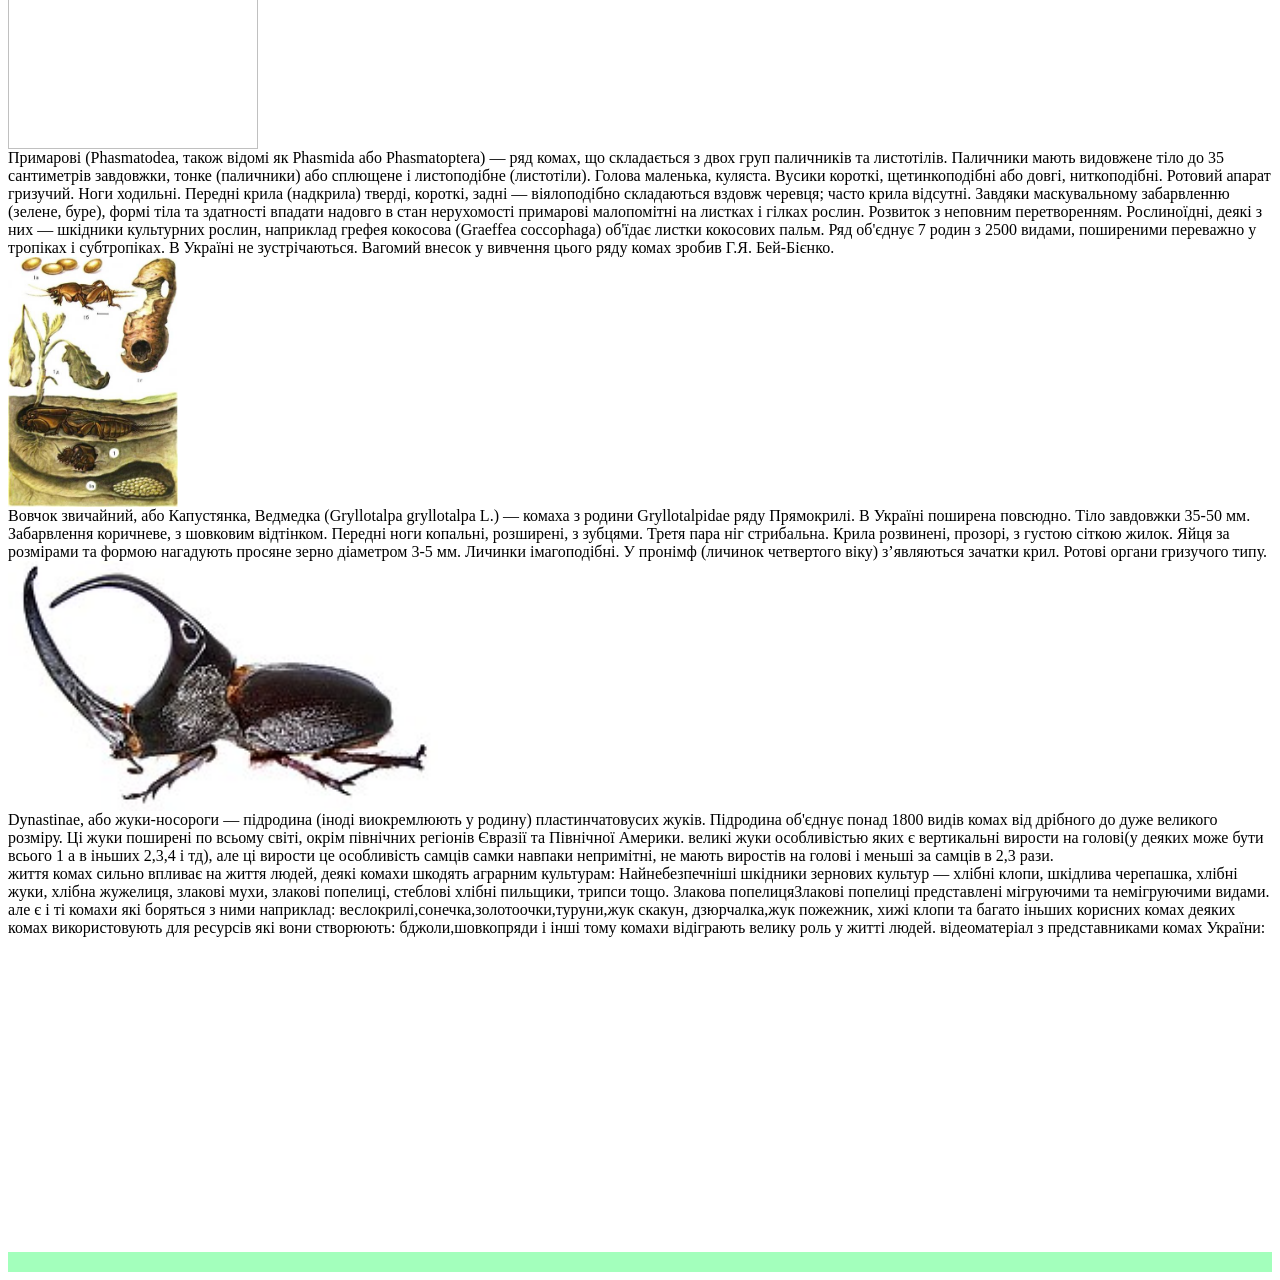
==== commit cc796fe2: "Update index.html" ====
--- a/index.html
+++ b/index.html
@@ -93,6 +93,16 @@
 <div class="post">
 <img height=250 src="bug.jpeg">
 <div>Dynastinae, або жуки-носороги — підродина (іноді виокремлюють у родину) пластинчатовусих жуків. Підродина об'єднує понад 1800 видів комах від дрібного до дуже великого розміру. Ці жуки поширені по всьому світі, окрім північних регіонів Євразії та Північної Америки. великі жуки особливістью яких є вертикальні вирости на голові(у деяких може бути всього 1 а в іньших 2,3,4 і тд), але ці вирости це особливість самців самки навпаки непримітні, не мають виростів на голові і меньші за самців в 2,3 рази. 
+<div class="post">
+<div> життя комах сильно впливає на життя людей,
+деякі комахи шкодять аграрним культурам:
+Найнебезпечніші шкідники зернових культур — хлібні клопи, шкідлива черепашка, хлібні жуки, хлібна жужелиця, злакові мухи, злакові попелиці, стеблові хлібні пильщики, трипси тощо. Злакова попелицяЗлакові попелиці представлені мігруючими та немігруючими видами.
+але є і ті комахи які боряться з ними наприклад:
+веслокрилі,сонечка,золотоочки,туруни,жук скакун, дзюрчалка,жук пожежник, хижі клопи та багато іньших корисних комах
+деяких комах використовують для ресурсів які вони створюють: бджоли,шовкопряди і інші 
+тому комахи відіграють велику роль у житті людей.
+відеоматеріал з представниками комах України:
+<iframe width="560" height="315" src="https://www.youtube.com/embed/fPRfg1lgmDg" title="YouTube video player" frameborder="0" allow="accelerometer; autoplay; clipboard-write; encrypted-media; gyroscope; picture-in-picture; web-share" allowfullscreen></iframe>
 </div>
 </div>
 </div>
